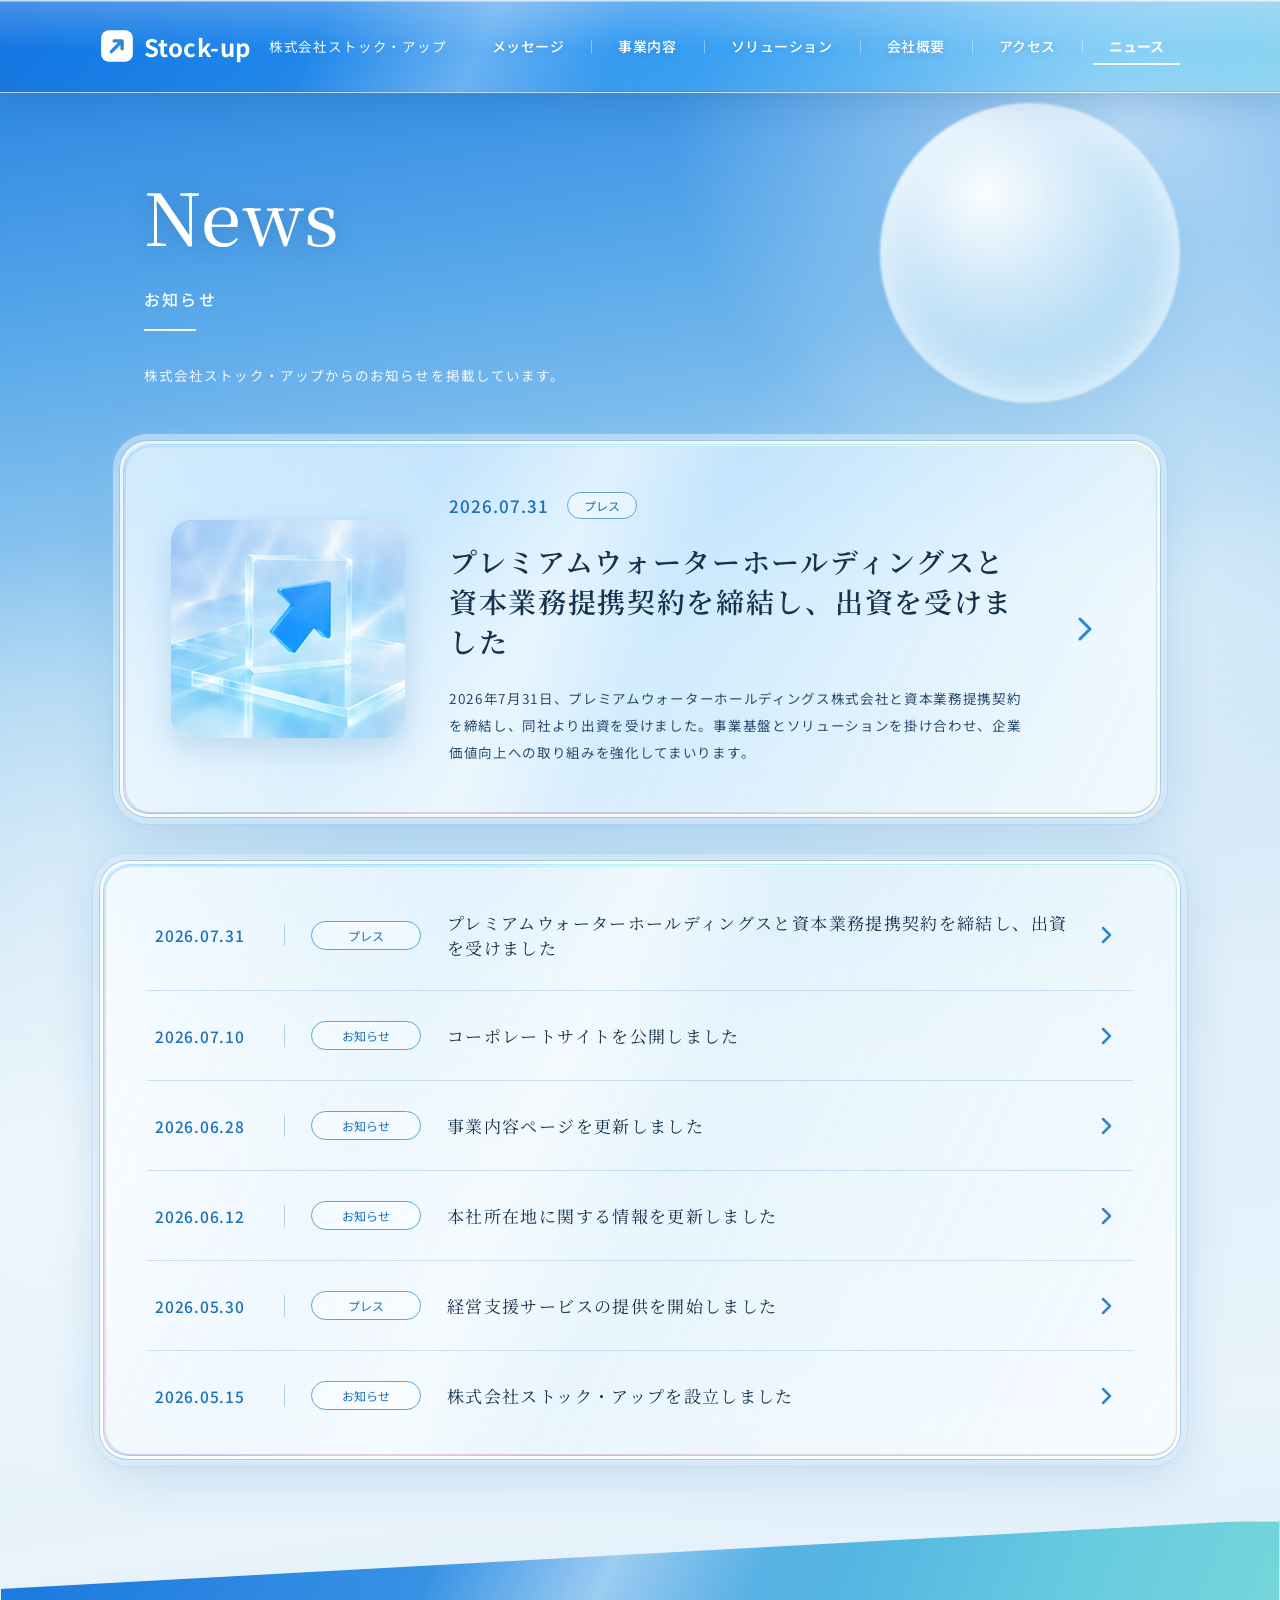
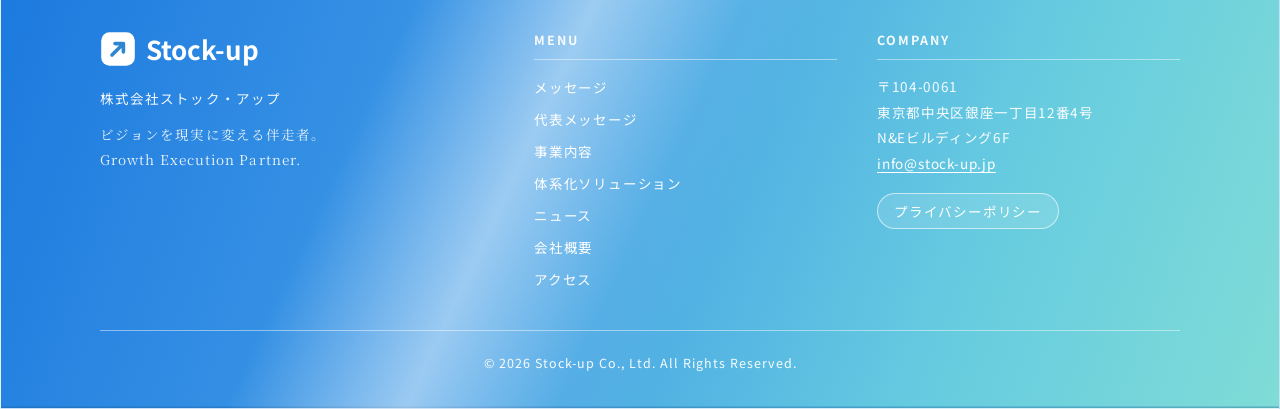
==== news.html @ dcb9b104 "Initial commit: Stock-up corporate site Co-Authored-By: Claude Fable 5 <noreply@anthropic.com>" ====
<!DOCTYPE html>
<html lang="ja">
<head>
<meta charset="utf-8">
<meta name="viewport" content="width=device-width, initial-scale=1">
<meta name="robots" content="noindex, nofollow">
<title>ニュース | 株式会社ストック・アップ</title>
<meta name="description" content="株式会社ストック・アップからのお知らせ・プレスリリースを掲載しています。">
<link rel="preconnect" href="https://fonts.googleapis.com">
<link rel="preconnect" href="https://fonts.gstatic.com" crossorigin>
<link href="https://fonts.googleapis.com/css2?family=Noto+Serif+JP:wght@400;500;600&amp;family=Noto+Sans+JP:wght@400;500;700&amp;display=swap" rel="stylesheet">
<link rel="stylesheet" href="css/style.css">
</head>
<body class="page-news">

<div class="news-page">
  <div class="news-page__glow"></div>

  <!-- ============================= ヘッダー -->
  <header class="site-header">
    <div class="site-header__inner">
      <a class="logo" href="index.html">
        <svg width="30" height="30" viewBox="0 0 30 30" aria-hidden="true"><rect x="1" y="1" width="28" height="28" rx="7" fill="#ffffff"></rect><path d="M10 20 L19 11 M12.5 10.5 L19.5 10.5 L19.5 17.5" stroke="#2e86d1" stroke-width="3" stroke-linecap="round" stroke-linejoin="round" fill="none"></path></svg>
        <span class="logo__name">Stock-up</span>
      </a>
      <span class="header__sub">株式会社ストック・アップ</span>

      <nav class="nav" aria-label="メインメニュー">
        <a class="nav__link" href="index.html#message">メッセージ</a>
        <a class="nav__link" href="index.html#service">事業内容</a>
        <a class="nav__link" href="index.html#docs">ソリューション</a>
        <a class="nav__link" href="index.html#company">会社概要</a>
        <a class="nav__link" href="index.html#access">アクセス</a>
        <span class="nav__current" aria-current="page">ニュース</span>
      </nav>

      <button class="burger" type="button" data-menu-open aria-expanded="false" aria-controls="mobile-menu" aria-label="メニューを開く">
        <svg width="22" height="16" viewBox="0 0 22 16" aria-hidden="true"><path d="M1 1 H21 M1 8 H21 M1 15 H21" stroke="#ffffff" stroke-width="2" stroke-linecap="round"></path></svg>
      </button>
    </div>
  </header>

  <!-- モバイルメニュー -->
  <div class="drawer-overlay" data-menu-overlay hidden></div>
  <div class="drawer" id="mobile-menu" data-menu-drawer role="dialog" aria-modal="true" aria-label="メニュー" hidden>
    <div class="drawer__head">
      <span class="drawer__logo">Stock-up</span>
      <button class="drawer__close" type="button" data-menu-close aria-label="メニューを閉じる">
        <svg width="16" height="16" viewBox="0 0 16 16" aria-hidden="true"><path d="M2 2 L14 14 M14 2 L2 14" stroke="#ffffff" stroke-width="2" stroke-linecap="round"></path></svg>
      </button>
    </div>
    <a class="drawer__link" href="index.html#message">メッセージ</a>
    <a class="drawer__link" href="index.html#service">事業内容</a>
    <a class="drawer__link" href="index.html#docs">ソリューション</a>
    <a class="drawer__link" href="index.html#company">会社概要</a>
    <a class="drawer__link" href="index.html#access">アクセス</a>
    <span class="drawer__current" aria-current="page">ニュース（現在のページ）</span>
  </div>

  <!-- ============================= ページヒーロー -->
  <div class="news-hero">
    <div class="orb orb--sharp"></div>
    <h1 class="news-hero__title">News</h1>
    <p class="news-hero__ja">お知らせ</p>
    <div class="news-hero__rule"></div>
    <p class="news-hero__lead">株式会社ストック・アップからのお知らせを掲載しています。</p>
  </div>

  <!-- ============================= 注目記事 -->
  <div class="featured">
    <a class="glass-card featured__card" href="news/2026-07-31.html">
      <img class="featured__image" src="assets/news-thumb2.png" alt="資本業務提携のお知らせ">
      <div>
        <div class="featured__meta">
          <span class="featured__date">2026.07.31</span>
          <span class="tag">プレス</span>
        </div>
        <h2 class="featured__title">プレミアムウォーターホールディングスと資本業務提携契約を締結し、出資を受けました</h2>
        <p class="featured__body">2026年7月31日、プレミアムウォーターホールディングス株式会社と資本業務提携契約を締結し、同社より出資を受けました。事業基盤とソリューションを掛け合わせ、企業価値向上への取り組みを強化してまいります。</p>
      </div>
      <svg class="featured__arrow" width="16" height="26" viewBox="0 0 16 26" aria-hidden="true"><path d="M3 3 L13 13 L3 23" stroke="#2e86d1" stroke-width="3" stroke-linecap="round" stroke-linejoin="round" fill="none"></path></svg>
    </a>
  </div>

  <!-- ============================= 記事一覧 -->
  <div class="glass-card news-list">
    <a class="news-row" href="news/2026-07-31.html">
      <span class="news-row__date">2026.07.31</span>
      <span class="tag news-row__tag">プレス</span>
      <span class="news-row__title">プレミアムウォーターホールディングスと資本業務提携契約を締結し、出資を受けました</span>
      <svg class="news-row__arrow" width="11" height="18" viewBox="0 0 11 18" aria-hidden="true"><path d="M2 2 L9 9 L2 16" stroke="#2e86d1" stroke-width="2.5" stroke-linecap="round" stroke-linejoin="round" fill="none"></path></svg>
    </a>
    <a class="news-row" href="news/2026-07-10.html">
      <span class="news-row__date">2026.07.10</span>
      <span class="tag news-row__tag">お知らせ</span>
      <span class="news-row__title">コーポレートサイトを公開しました</span>
      <svg class="news-row__arrow" width="11" height="18" viewBox="0 0 11 18" aria-hidden="true"><path d="M2 2 L9 9 L2 16" stroke="#2e86d1" stroke-width="2.5" stroke-linecap="round" stroke-linejoin="round" fill="none"></path></svg>
    </a>
    <a class="news-row" href="news/2026-06-28.html">
      <span class="news-row__date">2026.06.28</span>
      <span class="tag news-row__tag">お知らせ</span>
      <span class="news-row__title">事業内容ページを更新しました</span>
      <svg class="news-row__arrow" width="11" height="18" viewBox="0 0 11 18" aria-hidden="true"><path d="M2 2 L9 9 L2 16" stroke="#2e86d1" stroke-width="2.5" stroke-linecap="round" stroke-linejoin="round" fill="none"></path></svg>
    </a>
    <a class="news-row" href="news/2026-06-12.html">
      <span class="news-row__date">2026.06.12</span>
      <span class="tag news-row__tag">お知らせ</span>
      <span class="news-row__title">本社所在地に関する情報を更新しました</span>
      <svg class="news-row__arrow" width="11" height="18" viewBox="0 0 11 18" aria-hidden="true"><path d="M2 2 L9 9 L2 16" stroke="#2e86d1" stroke-width="2.5" stroke-linecap="round" stroke-linejoin="round" fill="none"></path></svg>
    </a>
    <a class="news-row" href="news/2026-05-30.html">
      <span class="news-row__date">2026.05.30</span>
      <span class="tag news-row__tag">プレス</span>
      <span class="news-row__title">経営支援サービスの提供を開始しました</span>
      <svg class="news-row__arrow" width="11" height="18" viewBox="0 0 11 18" aria-hidden="true"><path d="M2 2 L9 9 L2 16" stroke="#2e86d1" stroke-width="2.5" stroke-linecap="round" stroke-linejoin="round" fill="none"></path></svg>
    </a>
    <a class="news-row" href="news/2026-05-15.html">
      <span class="news-row__date">2026.05.15</span>
      <span class="tag news-row__tag">お知らせ</span>
      <span class="news-row__title">株式会社ストック・アップを設立しました</span>
      <svg class="news-row__arrow" width="11" height="18" viewBox="0 0 11 18" aria-hidden="true"><path d="M2 2 L9 9 L2 16" stroke="#2e86d1" stroke-width="2.5" stroke-linecap="round" stroke-linejoin="round" fill="none"></path></svg>
    </a>
  </div>

  <!-- ============================= フッター -->
  <footer class="site-footer">
    <div class="site-footer__grid">
      <div class="site-footer__brand">
        <a class="site-footer__logo" href="index.html">
          <svg width="30" height="30" viewBox="0 0 30 30" aria-hidden="true"><rect x="1" y="1" width="28" height="28" rx="7" fill="#ffffff"></rect><path d="M10 20 L19 11 M12.5 10.5 L19.5 10.5 L19.5 17.5" stroke="#2e86d1" stroke-width="3" stroke-linecap="round" stroke-linejoin="round" fill="none"></path></svg>
          <span class="site-footer__logo-name">Stock-up</span>
        </a>
        <p class="site-footer__company">株式会社ストック・アップ</p>
        <p class="site-footer__tagline">ビジョンを現実に変える伴走者。<br>Growth Execution Partner.</p>
      </div>
      <div class="site-footer__col">
        <p class="site-footer__heading">Menu</p>
        <ul class="site-footer__list">
          <li><a href="index.html#message">メッセージ</a></li>
          <li><a href="index.html#greeting">代表メッセージ</a></li>
          <li><a href="index.html#service">事業内容</a></li>
          <li><a href="index.html#docs">体系化ソリューション</a></li>
          <li><a href="news.html">ニュース</a></li>
          <li><a href="index.html#company">会社概要</a></li>
          <li><a href="index.html#access">アクセス</a></li>
        </ul>
      </div>
      <div class="site-footer__col">
        <p class="site-footer__heading">Company</p>
        <address class="site-footer__address">
          〒104-0061<br>
          東京都中央区銀座一丁目12番4号<br>
          N&amp;Eビルディング6F<br>
          <a href="mailto:info@stock-up.jp">info@stock-up.jp</a>
        </address>
        <a class="site-footer__policy" href="privacy.html">プライバシーポリシー</a>
      </div>
    </div>
    <div class="site-footer__rule"></div>
    <p class="site-footer__copy">© 2026 Stock-up Co., Ltd. All Rights Reserved.</p>
  </footer>
</div>

<script src="js/main.js"></script>
</body>
</html>
---- css/style.css ----
@charset "utf-8";

/* ==========================================================================
   株式会社ストック・アップ コーポレートサイト
   style.css
   ========================================================================== */

/* --------------------------------------------------------------------------
   1. 変数
   -------------------------------------------------------------------------- */
:root {
  --color-navy: #16324c;
  --color-text: #2a4d6e;
  --color-base: #1c3a52;
  --color-blue: #1c6fb8;
  --color-blue-dark: #0f568f;
  --color-accent: #2e86d1;
  --color-line: rgba(120, 170, 210, 0.35);
  --color-white: #ffffff;

  --font-sans: 'Noto Sans JP', -apple-system, BlinkMacSystemFont, 'Hiragino Kaku Gothic ProN', 'Yu Gothic', sans-serif;
  --font-serif: 'Noto Serif JP', 'Hiragino Mincho ProN', 'Yu Mincho', serif;

  --width-content: 1080px;
  --radius-card: 28px;
}

/* --------------------------------------------------------------------------
   2. ベース
   -------------------------------------------------------------------------- */
*,
*::before,
*::after {
  box-sizing: border-box;
}

html {
  scroll-behavior: smooth;
  overflow-x: hidden;
  overflow-x: clip;
}

body {
  margin: 0;
  font-family: var(--font-sans);
  color: var(--color-base);
  -webkit-font-smoothing: antialiased;
  overflow-x: clip;
}

body.page-home {
  background:
    radial-gradient(ellipse 55% 28% at 88% 38%, rgba(255, 255, 255, 0.55), transparent 70%),
    radial-gradient(ellipse 45% 22% at 6% 62%, rgba(255, 255, 255, 0.5), transparent 70%),
    radial-gradient(ellipse 50% 20% at 92% 82%, rgba(255, 255, 255, 0.4), transparent 70%),
    linear-gradient(178deg, #e3eff8 0%, #eaf3fa 20%, #f0f6fb 40%, #e8f2f9 60%, #dbebf7 80%, #cbe3f4 100%);
}

body.page-news {
  background:
    radial-gradient(ellipse 55% 26% at 90% 30%, rgba(255, 255, 255, 0.5), transparent 70%),
    radial-gradient(ellipse 45% 22% at 6% 60%, rgba(255, 255, 255, 0.45), transparent 70%),
    linear-gradient(172deg, #1f7de0 0%, #5aa9ea 16%, #a8d4f2 32%, #e0eff9 52%, #e8f3fb 72%, #cfe5f6 100%);
}

img {
  max-width: 100%;
  vertical-align: middle;
}

a {
  color: var(--color-blue);
  text-decoration: none;
  transition: color 0.2s ease, background 0.2s ease, box-shadow 0.2s ease;
}

a:hover {
  color: var(--color-blue-dark);
}

h1,
h2,
h3,
p {
  margin: 0;
}

.inner {
  max-width: var(--width-content);
  margin-inline: auto;
  width: 100%;
}

/* --------------------------------------------------------------------------
   3. アニメーション
   -------------------------------------------------------------------------- */
@keyframes scrollDown {
  0%   { transform: translateY(0);    opacity: 1; }
  70%  { transform: translateY(14px); opacity: 0; }
  100% { transform: translateY(0);    opacity: 0; }
}

@keyframes glareSweep {
  0%   { transform: translateX(-70%); }
  45%  { transform: translateX(120%); }
  100% { transform: translateX(120%); }
}

@keyframes rayDrift {
  0%, 100% { opacity: 0.30; transform: rotate(8deg) translateX(0); }
  50%      { opacity: 0.65; transform: rotate(8deg) translateX(40px); }
}

@keyframes orbPulse {
  0%, 100% { opacity: 0.75; transform: scale(1); }
  50%      { opacity: 1;    transform: scale(1.07); }
}

@media (prefers-reduced-motion: reduce) {
  *,
  *::before,
  *::after {
    animation: none !important;
  }
}

/* --------------------------------------------------------------------------
   4. 共通パーツ：ガラスカード / 光の演出
   -------------------------------------------------------------------------- */
.glass-card {
  position: relative;
  overflow: hidden;
  /* 太めの白い縁：外側 3px の半透明リング + 内側の白いハイライトで厚みを出す */
  border: 3px solid rgba(255, 255, 255, 0.85);
  border-radius: var(--radius-card);
  background: linear-gradient(115deg, rgba(255, 255, 255, 0.7) 0%, rgba(236, 246, 253, 0.58) 50%, rgba(255, 255, 255, 0.68) 100%);
  background-clip: padding-box;
  backdrop-filter: blur(24px) saturate(130%);
  -webkit-backdrop-filter: blur(24px) saturate(130%);
  box-shadow:
    inset 0 0 0 1px rgba(140, 190, 235, 0.45),
    inset 0 2px 0 rgba(255, 255, 255, 1),
    inset 0 -2px 0 rgba(150, 190, 225, 0.4),
    0 0 0 1px rgba(120, 175, 225, 0.5),
    0 0 0 7px rgba(255, 255, 255, 0.38),
    0 0 0 8px rgba(150, 195, 235, 0.25),
    0 18px 50px rgba(60, 120, 175, 0.16),
    0 0 40px rgba(170, 220, 255, 0.35);
}

/* 斜めに走る光沢 */
.glass-card::before {
  content: '';
  position: absolute;
  inset: 0;
  pointer-events: none;
  background: linear-gradient(115deg, transparent 28%, rgba(255, 255, 255, 0.5) 41%, rgba(255, 255, 255, 0.04) 52%, transparent 58%);
  animation: glareSweep 12s ease-in-out 1s infinite;
}

/* 虹色の縁取り */
.glass-card::after {
  content: '';
  position: absolute;
  inset: 0;
  padding: 2.5px;
  border-radius: inherit;
  pointer-events: none;
  background: conic-gradient(from 210deg,
    rgba(255, 140, 190, 0.32),
    rgba(130, 205, 255, 0.42),
    rgba(160, 255, 215, 0.30),
    rgba(255, 225, 150, 0.30),
    rgba(255, 140, 190, 0.32));
  -webkit-mask: linear-gradient(#000 0 0) content-box, linear-gradient(#000 0 0);
  -webkit-mask-composite: xor;
  mask: linear-gradient(#000 0 0) content-box, linear-gradient(#000 0 0);
  mask-composite: exclude;
}

.glass-card > * {
  position: relative;
  z-index: 1;
}

/* 背景の光球 */
.orb {
  position: absolute;
  border-radius: 50%;
  pointer-events: none;
  animation: orbPulse 9s ease-in-out infinite;
}

.orb--sharp {
  background: radial-gradient(circle at 35% 30%, rgba(255, 255, 255, 0.95), rgba(200, 232, 248, 0.6) 55%, rgba(150, 205, 238, 0.35));
  box-shadow: inset 0 0 50px rgba(255, 255, 255, 0.9), 0 24px 60px rgba(80, 160, 210, 0.2);
  filter: blur(1px);
}

.orb--soft {
  background: radial-gradient(circle at 40% 35%, rgba(255, 255, 255, 0.9), rgba(140, 205, 240, 0.65) 55%, rgba(90, 170, 225, 0.4));
  filter: blur(8px);
}

.orb--teal {
  background: radial-gradient(circle at 40% 35%, rgba(255, 255, 255, 0.85), rgba(130, 215, 220, 0.6) 55%, rgba(100, 190, 210, 0.35));
  filter: blur(8px);
}

/* セクション見出し（英字ラベル＋罫） */
.label {
  font-size: 14px;
  font-weight: 500;
  letter-spacing: 0.12em;
  color: var(--color-blue);
}

.label__rule {
  width: 56px;
  height: 2px;
  margin-top: 12px;
  background: var(--color-blue);
}

.u-nowrap {
  display: inline-block;
}

@media (max-width: 768px) {
  .u-pc { display: none; }
}

.section-title {
  font-family: var(--font-serif);
  font-weight: 500;
  letter-spacing: 0.1em;
  color: var(--color-navy);
}

/* --------------------------------------------------------------------------
   5. ヘッダー
   -------------------------------------------------------------------------- */
.site-header {
  position: relative;
  z-index: 5;
  overflow: hidden;
  padding: 26px 32px;
  background: linear-gradient(110deg, rgba(22, 112, 220, 0.78) 0%, rgba(58, 150, 232, 0.65) 45%, rgba(120, 200, 240, 0.55) 80%, rgba(150, 225, 235, 0.55) 100%);
  border-bottom: 1px solid rgba(255, 255, 255, 0.7);
  backdrop-filter: blur(24px) saturate(150%);
  -webkit-backdrop-filter: blur(24px) saturate(150%);
  box-shadow:
    inset 0 1.5px 0 rgba(255, 255, 255, 0.7),
    inset 0 -1px 0 rgba(20, 90, 150, 0.15),
    0 10px 30px rgba(30, 90, 140, 0.18);
}

.site-header::after {
  content: '';
  position: absolute;
  inset: 0;
  pointer-events: none;
  background: linear-gradient(180deg, rgba(255, 255, 255, 0.22), rgba(255, 255, 255, 0) 55%);
}

.site-header::before {
  content: '';
  position: absolute;
  inset: 0;
  pointer-events: none;
  background: linear-gradient(115deg, transparent 25%, rgba(255, 255, 255, 0.3) 38%, rgba(255, 255, 255, 0.04) 48%, transparent 55%);
  animation: glareSweep 9s ease-in-out infinite;
}

.site-header__inner {
  position: relative;
  z-index: 1;
  display: flex;
  align-items: center;
  gap: 18px;
  max-width: var(--width-content);
  margin-inline: auto;
}

.logo {
  display: flex;
  align-items: center;
  gap: 10px;
  color: var(--color-white);
}

.logo svg {
  width: 34px;
  height: 34px;
}

.logo:hover {
  color: var(--color-white);
  opacity: 0.85;
}

.logo__name {
  white-space: nowrap;
  font-size: 24px;
  font-weight: 700;
  letter-spacing: 0.02em;
}

.header__sub {
  white-space: nowrap;
  font-size: 13.5px;
  letter-spacing: 0.06em;
  color: rgba(255, 255, 255, 0.95);
}

.nav {
  display: flex;
  align-items: center;
  gap: 6px;
  margin-left: auto;
}

/* 項目間の区切り「｜」 */
.nav > * + * {
  position: relative;
  margin-left: 14px;
}

.nav > * + *::before {
  content: '｜';
  position: absolute;
  left: -17px;
  top: 50%;
  transform: translateY(-50%);
  font-size: 13px;
  color: rgba(255, 255, 255, 0.7);
  pointer-events: none;
}

.nav__link {
  white-space: nowrap;
  padding: 9px 16px;
  font-size: 14px;
  font-weight: 500;
  letter-spacing: 0.04em;
  color: var(--color-white);
  border-radius: 99px;
  border: 1px solid transparent;
  text-shadow: 0 1px 6px rgba(20, 80, 140, 0.25);
}

.nav__link:hover {
  color: var(--color-white);
  background: rgba(255, 255, 255, 0.22);
  border-color: rgba(255, 255, 255, 0.5);
}

.nav__current {
  padding: 9px 16px 7px;
  font-size: 14px;
  font-weight: 700;
  color: var(--color-white);
  border-bottom: 2px solid rgba(255, 255, 255, 0.9);
}

/* ハンバーガー */
.burger {
  display: none;
  align-items: center;
  justify-content: center;
  width: 44px;
  height: 44px;
  margin-left: auto;
  padding: 0;
  border-radius: 12px;
  background: rgba(255, 255, 255, 0.16);
  border: 1px solid rgba(255, 255, 255, 0.45);
  cursor: pointer;
}

.drawer-overlay {
  position: fixed;
  inset: 0;
  z-index: 50;
  background: rgba(20, 60, 100, 0.35);
  backdrop-filter: blur(6px);
  -webkit-backdrop-filter: blur(6px);
}

.drawer {
  position: fixed;
  top: 0;
  left: 0;
  right: 0;
  z-index: 51;
  display: flex;
  flex-direction: column;
  gap: 4px;
  padding: 18px 24px 24px;
  background: linear-gradient(110deg, rgba(22, 112, 220, 0.97) 0%, rgba(58, 150, 232, 0.94) 40%, rgba(110, 200, 225, 0.92) 100%);
  backdrop-filter: blur(24px);
  -webkit-backdrop-filter: blur(24px);
  border-bottom: 1px solid rgba(255, 255, 255, 0.55);
  box-shadow: 0 20px 60px rgba(20, 70, 120, 0.35);
}

.drawer[hidden],
.drawer-overlay[hidden] {
  display: none;
}

.drawer__head {
  display: flex;
  align-items: center;
  justify-content: space-between;
  margin-bottom: 8px;
}

.drawer__logo {
  font-size: 20px;
  font-weight: 700;
  color: var(--color-white);
}

.drawer__close {
  display: flex;
  align-items: center;
  justify-content: center;
  width: 44px;
  height: 44px;
  padding: 0;
  border-radius: 12px;
  background: rgba(255, 255, 255, 0.16);
  border: 1px solid rgba(255, 255, 255, 0.45);
  cursor: pointer;
}

.drawer__link,
.drawer__current {
  display: block;
  padding: 15px 12px;
  font-size: 15px;
  letter-spacing: 0.08em;
  color: var(--color-white);
  border-bottom: 1px solid rgba(255, 255, 255, 0.3);
}

.drawer__link:last-child {
  border-bottom: none;
}

.drawer__link:hover {
  color: var(--color-white);
  background: rgba(255, 255, 255, 0.12);
}

.drawer__current {
  font-weight: 700;
  border-bottom: none;
}

/* --------------------------------------------------------------------------
   6. トップページ：ヒーロー
   -------------------------------------------------------------------------- */
.hero-zone {
  position: relative;
  overflow: hidden;
  padding-bottom: 70px;
  /* 下端を斜めにカット（フッターと平行：左が低く、右が高い） */
  clip-path: polygon(0 0, 100% 0, 100% calc(100% - 70px), 0 100%);
}

/* 斜めの縁に沿った白いハイライト線 */
.hero-zone > .hero-zone__edge {
  display: none;
  position: absolute;
  left: 0;
  right: 0;
  bottom: 0;
  height: 110px;
  z-index: 3;
  pointer-events: none;
  background: linear-gradient(180deg, rgba(255, 255, 255, 0) 0%, rgba(255, 255, 255, 0.55) 100%);
  clip-path: polygon(0 calc(100% - 1.5px), 100% calc(100% - 0px), 100% 100%, 0 100%);
}

/* 背景は擬似要素に持たせ、下端をフェードアウトしてページ背景へなじませる */
.hero-zone::before {
  content: '';
  position: absolute;
  inset: 0;
  z-index: 0;
  pointer-events: none;
  background: linear-gradient(160deg, #1b78de 0%, #3a95e8 28%, #6cb6ef 55%, #9ccff4 80%, #b3dcf6 100%);
}

.hero-zone > * {
  position: relative;
  z-index: 1;
}

.hero-zone__glow {
  position: absolute;
  inset: 0;
  z-index: 0;
  pointer-events: none;
  background:
    radial-gradient(ellipse 42% 48% at 86% 22%, rgba(255, 255, 255, 0.7), transparent 65%),
    radial-gradient(ellipse 30% 40% at 62% 70%, rgba(255, 255, 255, 0.35), transparent 65%),
    radial-gradient(ellipse 50% 35% at 8% 92%, rgba(255, 255, 255, 0.45), transparent 60%),
    radial-gradient(circle 160px at 70% 30%, rgba(255, 255, 255, 0.25), transparent 100%),
    radial-gradient(circle 110px at 92% 62%, rgba(255, 255, 255, 0.22), transparent 100%);
  filter: blur(6px);
}

.hero-zone__rays {
  position: absolute;
  z-index: 0;
  top: -25%;
  left: -8%;
  width: 75%;
  height: 165%;
  pointer-events: none;
  filter: blur(7px);
  transform: rotate(8deg);
  animation: rayDrift 12s ease-in-out infinite;
  background: linear-gradient(115deg,
    transparent 12%, rgba(255, 255, 255, 0.3) 16%, transparent 24%,
    transparent 32%, rgba(255, 255, 255, 0.2) 37%, transparent 46%,
    transparent 58%, rgba(255, 255, 255, 0.24) 63%, transparent 70%);
}

.hero {
  position: relative;
  max-width: min(1180px, 100% - 40px);
  margin: 34px auto 0;
}

.hero-card {
  position: relative;
  overflow: hidden;
  min-height: 0;
  padding-right: 44%;
  border: 1px solid rgba(255, 255, 255, 0.85);
  border-radius: var(--radius-card);
  background: linear-gradient(115deg, rgba(255, 255, 255, 0.5) 0%, rgba(255, 255, 255, 0.18) 45%, rgba(255, 255, 255, 0.36) 100%);
  backdrop-filter: blur(24px) saturate(140%);
  -webkit-backdrop-filter: blur(24px) saturate(140%);
  box-shadow:
    inset 0 1.5px 0 rgba(255, 255, 255, 0.95),
    inset 1.5px 0 0 rgba(255, 255, 255, 0.55),
    inset 0 -1.5px 0 rgba(110, 165, 210, 0.35),
    0 20px 60px rgba(20, 70, 120, 0.25),
    0 0 44px rgba(130, 210, 255, 0.4);
  /* 右側をフェードさせて消す */
  -webkit-mask-image: linear-gradient(90deg, #000 0%, #000 52%, rgba(0, 0, 0, 0.55) 72%, transparent 96%);
  mask-image: linear-gradient(90deg, #000 0%, #000 52%, rgba(0, 0, 0, 0.55) 72%, transparent 96%);
}

.hero-card::before {
  content: '';
  position: absolute;
  inset: 0;
  z-index: 1;
  pointer-events: none;
  background: linear-gradient(115deg, transparent 28%, rgba(255, 255, 255, 0.52) 40%, rgba(255, 255, 255, 0.06) 50%, transparent 56%);
  animation: glareSweep 7.5s ease-in-out 2s infinite;
}

.hero-card::after {
  content: '';
  position: absolute;
  inset: 0;
  z-index: 2;
  padding: 1.5px;
  border-radius: inherit;
  pointer-events: none;
  background: conic-gradient(from 210deg,
    rgba(255, 140, 190, 0.4),
    rgba(130, 205, 255, 0.5),
    rgba(160, 255, 215, 0.35),
    rgba(255, 225, 150, 0.35),
    rgba(255, 140, 190, 0.4));
  -webkit-mask: linear-gradient(#000 0 0) content-box, linear-gradient(#000 0 0);
  -webkit-mask-composite: xor;
  mask: linear-gradient(#000 0 0) content-box, linear-gradient(#000 0 0);
  mask-composite: exclude;
}

.hero-card__text {
  position: relative;
  z-index: 1;
  padding: 64px 0 200px 110px;
}

.hero-card__title {
  font-family: var(--font-serif);
  font-weight: 500;
  font-size: clamp(28px, 3.4vw, 40px);
  line-height: 1.6;
  letter-spacing: 0.04em;
  color: var(--color-white);
  text-shadow: 0 2px 18px rgba(30, 90, 140, 0.35);
}

.hero-card__en {
  margin-top: 34px;
  font-size: 17px;
  letter-spacing: 0.14em;
  color: #f2f9ff;
  text-shadow: 0 1px 10px rgba(30, 90, 140, 0.3);
}

.hero-card__lead {
  margin-top: 30px;
  font-size: 14.5px;
  letter-spacing: 0.1em;
  color: #eaf5fd;
}

.hero-card__name {
  margin-top: 26px;
  font-family: var(--font-serif);
  font-size: 15px;
  letter-spacing: 0.14em;
  color: var(--color-white);
}

.hero-card__image {
  position: absolute;
  right: -3%;
  bottom: -70px;
  z-index: 2;
  width: 68%;
  max-width: 760px;
  aspect-ratio: 1 / 1;
  background: url('../assets/hero-blocks-cut.png') center bottom / contain no-repeat;
  filter: drop-shadow(0 18px 24px rgba(20, 70, 120, 0.22));
}


.scroll-hint {
  position: relative;
  display: flex;
  justify-content: flex-end;
  max-width: min(var(--width-content), 100% - 40px);
  margin-inline: auto;
  padding: 14px 10px 18px;
}

.scroll-hint__body {
  display: flex;
  flex-direction: column;
  align-items: center;
  gap: 6px;
}

.scroll-hint__label {
  font-size: 12px;
  letter-spacing: 0.18em;
  color: var(--color-blue);
}

.scroll-hint__bar {
  width: 1.5px;
  height: 34px;
  background: var(--color-blue);
  animation: scrollDown 1.8s ease-in-out infinite;
}

/* --------------------------------------------------------------------------
   7. トップページ：メッセージ
   -------------------------------------------------------------------------- */
.message {
  position: relative;
  max-width: var(--width-content);
  margin-inline: auto;
  padding: 96px 32px 60px;
}

.message .orb {
  top: 30px;
  right: -40px;
  width: 280px;
  height: 280px;
}

.message__grid {
  position: relative;
  display: grid;
  grid-template-columns: 200px 1fr;
  gap: 24px;
}

.message__title {
  font-family: var(--font-serif);
  font-weight: 500;
  font-size: clamp(26px, 3vw, 34px);
  line-height: 1.7;
  letter-spacing: 0.08em;
  color: var(--color-navy);
}

.message__body {
  max-width: 520px;
  margin-top: 34px;
  font-size: 14.5px;
  line-height: 2.1;
  letter-spacing: 0.06em;
  color: var(--color-text);
  text-wrap: pretty;
}


/* --------------------------------------------------------------------------
   7b. トップページ：代表メッセージ
   -------------------------------------------------------------------------- */
.section--greeting {
  padding: 0 20px 20px;
}

.greeting {
  display: grid;
  grid-template-columns: 300px 1fr;
  gap: 48px;
  padding: 64px 64px 64px 56px;
}

.greeting .section-title {
  margin-top: 34px;
  font-size: 32px;
}

.greeting__name {
  margin-top: 34px;
  font-family: var(--font-serif);
  font-size: 22px;
  letter-spacing: 0.12em;
  color: var(--color-navy);
}

.greeting__role {
  display: block;
  margin-bottom: 4px;
  font-family: var(--font-sans);
  font-size: 12.5px;
  letter-spacing: 0.1em;
  color: var(--color-blue);
}

.greeting__name-en {
  margin-top: 4px;
  font-size: 12px;
  letter-spacing: 0.16em;
  color: var(--color-text);
}

.greeting__headline {
  font-family: var(--font-serif);
  font-weight: 500;
  font-size: clamp(22px, 2.4vw, 28px);
  line-height: 1.7;
  letter-spacing: 0.08em;
  color: var(--color-navy);
}

.greeting__body {
  margin-top: 26px;
  font-size: 14.5px;
  line-height: 2.1;
  letter-spacing: 0.05em;
  color: var(--color-text);
  text-wrap: pretty;
}

.greeting__body p + p {
  margin-top: 1.1em;
}

.greeting__profile {
  margin: 36px 0 0;
  padding-top: 8px;
  border-top: 1px solid var(--color-line);
}

.greeting__profile-row {
  display: grid;
  grid-template-columns: 80px 1fr;
  gap: 16px;
  padding: 14px 0;
  font-size: 13.5px;
  line-height: 1.9;
  letter-spacing: 0.04em;
  border-bottom: 1px solid var(--color-line);
}

.greeting__profile-row:last-child {
  border-bottom: none;
}

.greeting__profile-row dt {
  font-weight: 700;
  color: var(--color-navy);
}

.greeting__profile-row dd {
  margin: 0;
  color: var(--color-text);
}

/* --------------------------------------------------------------------------
   8. トップページ：事業内容 / 企業情報
   -------------------------------------------------------------------------- */
.section {
  position: relative;
  max-width: var(--width-content);
  margin-inline: auto;
}

.section--service {
  padding: 20px 20px 0;
}

.section--service .orb {
  top: -70px;
  left: -130px;
  width: 340px;
  height: 340px;
  animation-duration: 11s;
  animation-delay: 2s;
}

.section--company {
  padding: 40px 20px 40px;
}

.section--company .orb {
  right: -120px;
  bottom: -40px;
  width: 320px;
  height: 320px;
  animation-duration: 11s;
  animation-delay: 2s;
}

.section__card {
  display: grid;
  grid-template-columns: 300px 1fr;
  gap: 40px;
  padding: 64px 64px 64px 56px;
}

.section__heading .section-title {
  margin-top: 34px;
  font-size: 32px;
}

.section__heading-lead {
  margin-top: 30px;
  font-size: 14px;
  line-height: 2.1;
  letter-spacing: 0.05em;
  color: var(--color-text);
}

.stack {
  display: flex;
  flex-direction: column;
}

/* 事業内容の各項目 */
.service-row {
  display: grid;
  grid-template-columns: 110px 1fr;
  gap: 20px;
  align-items: start;
  padding: 34px 0;
  border-bottom: 1px solid var(--color-line);
}

.service-row:last-child {
  border-bottom: none;
}

.service-row__num {
  font-family: var(--font-serif);
  font-size: 44px;
  line-height: 1;
  color: var(--color-blue);
}

.service-row__title {
  font-family: var(--font-serif);
  font-weight: 600;
  font-size: 20px;
  letter-spacing: 0.08em;
  color: var(--color-navy);
}

.service-row__body {
  margin-top: 14px;
  font-size: 13.5px;
  line-height: 2;
  letter-spacing: 0.05em;
  color: var(--color-text);
}

/* 企業情報テーブル */
.company__lead {
  margin: 4px 0 26px;
  font-size: 14px;
  line-height: 2;
  letter-spacing: 0.05em;
  color: var(--color-text);
}

.company-row {
  display: grid;
  grid-template-columns: 140px 1fr;
  gap: 16px;
  padding: 15px 0;
  font-size: 13.5px;
  letter-spacing: 0.05em;
  border-bottom: 1px solid var(--color-line);
}

.company-row:last-child {
  border-bottom: none;
}

.company-row__label {
  font-weight: 700;
  color: var(--color-navy);
}

.company-row__value {
  color: var(--color-text);
}


/* --------------------------------------------------------------------------
   8b. トップページ：資料カルーセル（横スクロール）
   -------------------------------------------------------------------------- */
.section--docs {
  padding: 40px 20px 0;
}

.docs__head {
  padding: 0 4px 28px;
}

.docs__head .section-title {
  margin-top: 30px;
  font-size: 32px;
}

.docs__lead {
  margin-top: 18px;
  font-size: 14px;
  line-height: 2;
  letter-spacing: 0.05em;
  color: var(--color-text);
}

@keyframes marqueeScroll {
  from { transform: translateX(0); }
  to   { transform: translateX(-100%); }
}

.marquee {
  --marquee-gap: 20px;
  --marquee-speed: 45s;
  display: flex;
  overflow: hidden;
  padding: 8px 0 12px;
  -webkit-mask-image: linear-gradient(to right, transparent, #000 6%, #000 94%, transparent);
  mask-image: linear-gradient(to right, transparent, #000 6%, #000 94%, transparent);
}

.marquee__group {
  display: flex;
  flex-shrink: 0;
  gap: var(--marquee-gap);
  /* gap ぶんだけ余白を足して、2グループ目とぴったり繋がるようにする */
  padding-right: var(--marquee-gap);
  animation: marqueeScroll var(--marquee-speed) linear infinite;
  will-change: transform;
}

.marquee:hover .marquee__group {
  animation-play-state: paused;
}

.marquee__item {
  flex: 0 0 auto;
  width: 420px;
  margin: 0;
  padding: 10px;
  border-radius: 18px;
}

.marquee__item img {
  display: block;
  width: 100%;
  height: auto;
  aspect-ratio: 16 / 9;
  border-radius: 10px;
  box-shadow: 0 6px 20px rgba(40, 110, 170, 0.2);
}

@media (prefers-reduced-motion: reduce) {
  .marquee {
    overflow-x: auto;
    -webkit-mask-image: none;
    mask-image: none;
  }
  .marquee__group[aria-hidden="true"] {
    display: none;
  }
}


/* --------------------------------------------------------------------------
   8c. トップページ：アクセス（Google マップ）
   -------------------------------------------------------------------------- */
.section--access {
  padding: 0 20px 70px;
}

.access__card {
  display: grid;
  grid-template-columns: 300px 1fr;
  gap: 40px;
  padding: 56px 56px 56px;
}

.access__head .section-title {
  margin-top: 34px;
  font-size: 32px;
}

.access__address {
  margin-top: 26px;
  font-size: 14px;
  line-height: 2;
  letter-spacing: 0.05em;
  color: var(--color-text);
}

.access__note {
  margin-top: 10px;
  font-size: 13px;
  line-height: 1.9;
  letter-spacing: 0.05em;
  color: var(--color-text);
}

.access__link {
  display: inline-flex;
  align-items: center;
  gap: 6px;
  margin-top: 22px;
  padding: 9px 18px;
  font-size: 13px;
  letter-spacing: 0.06em;
  color: var(--color-blue);
  border: 1px solid #5ba3d9;
  border-radius: 99px;
  background: rgba(255, 255, 255, 0.45);
  box-shadow: inset 0 1px 0 rgba(255, 255, 255, 0.85);
}

.access__link:hover {
  color: var(--color-blue-dark);
  background: rgba(255, 255, 255, 0.75);
}

.access__map {
  position: relative;
  overflow: hidden;
  border-radius: 18px;
  border: 1px solid rgba(255, 255, 255, 0.9);
  box-shadow: 0 10px 30px rgba(40, 110, 170, 0.2);
  background: rgba(255, 255, 255, 0.4);
}

.access__map iframe {
  display: block;
  width: 100%;
  height: 100%;
  min-height: 360px;
  aspect-ratio: 16 / 10;
  border: 0;
}


/* --------------------------------------------------------------------------
   8d. トップページ：ニュース（最新3件）
   -------------------------------------------------------------------------- */
.section--news {
  padding: 40px 20px 0;
}

.home-news {
  padding-top: 56px;
  padding-bottom: 40px;
}

.home-news__more {
  display: inline-flex;
  align-items: center;
  gap: 6px;
  margin-top: 26px;
  padding: 9px 18px;
  font-size: 13px;
  letter-spacing: 0.06em;
  color: var(--color-blue);
  border: 1px solid #5ba3d9;
  border-radius: 99px;
  background: rgba(255, 255, 255, 0.45);
  box-shadow: inset 0 1px 0 rgba(255, 255, 255, 0.85);
}

.home-news__more:hover {
  color: var(--color-blue-dark);
  background: rgba(255, 255, 255, 0.75);
}

.home-news__list .news-row {
  grid-template-columns: 96px 84px 1fr 20px;
  gap: 16px;
  padding: 22px 4px;
}

.home-news__list .news-row__date {
  padding-right: 12px;
  font-size: 14.5px;
}

.home-news__list .news-row__tag {
  padding: 4px 0;
  font-size: 11.5px;
}

.home-news__list .news-row__title {
  font-size: 15.5px;
}

.home-news__list .news-row:first-child {
  padding-top: 8px;
}

/* --------------------------------------------------------------------------
   9. ニュースページ
   -------------------------------------------------------------------------- */
.news-page {
  position: relative;
  min-height: 100vh;
}

.news-page__glow {
  position: absolute;
  inset: 0;
  pointer-events: none;
  background:
    radial-gradient(ellipse 55% 30% at 88% 6%, rgba(255, 255, 255, 0.6), transparent 65%),
    radial-gradient(ellipse 45% 30% at 5% 45%, rgba(255, 255, 255, 0.4), transparent 60%);
}

.news-hero {
  position: relative;
  max-width: var(--width-content);
  margin-inline: auto;
  padding: 70px 44px 56px;
}

.news-hero .orb {
  top: 10px;
  right: 0;
  width: 300px;
  height: 300px;
}

.news-hero__title {
  font-family: var(--font-serif);
  font-weight: 500;
  font-size: clamp(52px, 6vw, 72px);
  letter-spacing: 0.02em;
  color: var(--color-white);
  text-shadow: 0 2px 18px rgba(30, 90, 140, 0.35);
}

.news-hero__ja {
  margin-top: 20px;
  font-size: 16px;
  font-weight: 500;
  letter-spacing: 0.14em;
  color: var(--color-white);
}

.news-hero__rule {
  width: 52px;
  height: 2px;
  margin-top: 18px;
  background: rgba(255, 255, 255, 0.9);
}

.news-hero__lead {
  margin-top: 34px;
  font-size: 13.5px;
  letter-spacing: 0.08em;
  color: #f2f9ff;
}

.featured {
  position: relative;
  max-width: var(--width-content);
  margin-inline: auto;
  padding: 0 20px;
}

.featured__card {
  display: grid;
  grid-template-columns: 234px 1fr 40px;
  gap: 44px;
  align-items: center;
  padding: 48px 40px 48px 48px;
  color: inherit;
}

.featured__card:hover {
  color: inherit;
  box-shadow:
    inset 0 1.5px 0 rgba(255, 255, 255, 0.95),
    inset 1.5px 0 0 rgba(255, 255, 255, 0.5),
    inset 0 -1.5px 0 rgba(110, 165, 210, 0.35),
    0 22px 60px rgba(40, 110, 170, 0.3);
}

.featured__image {
  width: 234px;
  height: 218px;
  object-fit: cover;
  border-radius: 20px;
  box-shadow: 0 10px 30px rgba(40, 110, 170, 0.2);
}

.featured__meta {
  display: flex;
  align-items: center;
  gap: 18px;
}

.featured__date {
  font-size: 17px;
  font-weight: 500;
  letter-spacing: 0.06em;
  color: var(--color-blue);
}

.tag {
  padding: 4px 16px;
  font-size: 12px;
  text-align: center;
  color: var(--color-blue);
  border: 1px solid #5ba3d9;
  border-radius: 99px;
  background: rgba(255, 255, 255, 0.35);
  box-shadow: inset 0 1px 0 rgba(255, 255, 255, 0.85);
}

.featured__title {
  margin-top: 22px;
  font-family: var(--font-serif);
  font-weight: 600;
  font-size: clamp(22px, 2.6vw, 28px);
  letter-spacing: 0.06em;
  color: var(--color-navy);
}

.featured__body {
  margin-top: 24px;
  font-size: 13.5px;
  line-height: 2;
  letter-spacing: 0.05em;
  color: var(--color-text);
}

.news-list {
  position: relative;
  max-width: min(var(--width-content), 100% - 40px);
  margin: 44px auto 0;
  padding: 16px 44px;
}

.news-row {
  display: grid;
  grid-template-columns: 130px 110px 1fr 24px;
  gap: 26px;
  align-items: center;
  padding: 30px 8px;
  color: inherit;
  border-bottom: 1px solid var(--color-line);
}

.news-row:last-child {
  border-bottom: none;
}

.news-row:hover {
  color: inherit;
  background: rgba(255, 255, 255, 0.35);
}

.news-row__date {
  padding-right: 18px;
  font-size: 15.5px;
  font-weight: 500;
  letter-spacing: 0.05em;
  color: var(--color-blue);
  border-right: 1px solid rgba(120, 170, 210, 0.5);
}

.news-row__tag {
  padding: 5px 0;
}

.news-row__title {
  font-family: var(--font-serif);
  font-size: 17px;
  letter-spacing: 0.08em;
  color: var(--color-navy);
}


/* --------------------------------------------------------------------------
   9b. サブページ（プライバシーポリシー / ニュース詳細）
   -------------------------------------------------------------------------- */
.sub-hero {
  position: relative;
  max-width: var(--width-content);
  margin-inline: auto;
  padding: 70px 44px 48px;
}

.sub-hero .orb {
  top: 10px;
  right: 0;
  width: 260px;
  height: 260px;
}

.sub-hero__title {
  position: relative;
  font-family: var(--font-serif);
  font-weight: 500;
  font-size: clamp(44px, 5.5vw, 64px);
  letter-spacing: 0.02em;
  color: var(--color-white);
  text-shadow: 0 2px 18px rgba(30, 90, 140, 0.35);
}

.sub-hero__title--article {
  margin-top: 22px;
  font-size: clamp(24px, 3.2vw, 36px);
  line-height: 1.6;
  letter-spacing: 0.06em;
}

.sub-hero__ja {
  margin-top: 18px;
  font-size: 16px;
  font-weight: 500;
  letter-spacing: 0.14em;
  color: var(--color-white);
}

.sub-hero__crumb {
  position: relative;
  display: flex;
  align-items: center;
  gap: 10px;
  margin-bottom: 26px;
  font-size: 12.5px;
  letter-spacing: 0.08em;
  color: rgba(255, 255, 255, 0.9);
}

.sub-hero__crumb a {
  color: var(--color-white);
  text-decoration: underline;
  text-underline-offset: 3px;
}

.sub-hero__crumb a:hover {
  color: rgba(255, 255, 255, 0.8);
}

.sub-hero--article .featured__meta {
  position: relative;
}

.sub-hero--article .featured__date {
  color: var(--color-white);
}

.sub-hero--article .tag {
  color: var(--color-white);
  border-color: rgba(255, 255, 255, 0.85);
  background: rgba(255, 255, 255, 0.18);
}

.article {
  max-width: min(var(--width-content), 100% - 40px);
  margin: 0 auto;
  padding: 56px 64px 60px;
  font-size: 14.5px;
  line-height: 2.1;
  letter-spacing: 0.05em;
  color: var(--color-text);
}

.article p + p {
  margin-top: 1.2em;
}

.article__lead {
  margin-bottom: 8px;
}

.article__h2 {
  margin: 40px 0 12px;
  padding-bottom: 10px;
  font-family: var(--font-serif);
  font-weight: 600;
  font-size: 19px;
  letter-spacing: 0.08em;
  color: var(--color-navy);
  border-bottom: 1px solid var(--color-line);
}

.article__list {
  margin: 8px 0 0;
  padding-left: 1.4em;
}

.article__list li + li {
  margin-top: 4px;
}

.article__contact {
  margin-top: 12px;
  padding: 18px 22px;
  border-radius: 14px;
  background: rgba(255, 255, 255, 0.4);
}

.article__date {
  margin-top: 40px;
  text-align: right;
  font-size: 13px;
}

.article-nav {
  display: grid;
  grid-template-columns: 1fr auto 1fr;
  align-items: center;
  gap: 16px;
  max-width: min(var(--width-content), 100% - 40px);
  margin: 32px auto 0;
  padding: 0 8px;
}

.article-nav__link {
  font-size: 13.5px;
  letter-spacing: 0.06em;
  color: var(--color-blue);
}

.article-nav > :last-child {
  text-align: right;
}

.article-nav__link--list {
  padding: 10px 24px;
  border: 1px solid #5ba3d9;
  border-radius: 99px;
  background: rgba(255, 255, 255, 0.45);
  box-shadow: inset 0 1px 0 rgba(255, 255, 255, 0.85);
}

.article-nav__link--list:hover {
  background: rgba(255, 255, 255, 0.75);
}

/* --------------------------------------------------------------------------
   10. フッター
   -------------------------------------------------------------------------- */
.site-footer {
  position: relative;
  overflow: hidden;
  padding: 110px 56px 36px;
  /* 上端を斜めにカット（左が低く、右が高い） */
  clip-path: polygon(0 70px, 100% 0, 100% 100%, 0 100%);
  color: var(--color-white);
  background: linear-gradient(110deg, #1b78de 0%, #3f9ae6 40%, #66cbe0 75%, #7fdcd6 100%);
  border: 1px solid rgba(255, 255, 255, 0.75);
  backdrop-filter: blur(20px);
  -webkit-backdrop-filter: blur(20px);
  box-shadow:
    inset 0 1.5px 0 rgba(255, 255, 255, 0.8),
    inset 0 -1.5px 0 rgba(20, 90, 150, 0.35),
    0 14px 40px rgba(30, 100, 160, 0.25),
    0 0 38px rgba(130, 210, 255, 0.4);
}

.page-news .site-footer {
  margin-top: 60px;
}

.page-home .site-footer {
  margin-top: 10px;
}

.site-footer::before {
  content: '';
  position: absolute;
  inset: 0;
  pointer-events: none;
  background: linear-gradient(115deg, transparent 30%, rgba(255, 255, 255, 0.48) 42%, rgba(255, 255, 255, 0.06) 52%, transparent 58%);
  animation: glareSweep 10s ease-in-out 3s infinite;
}

.site-footer__grid {
  position: relative;
  z-index: 1;
  display: grid;
  grid-template-columns: 1.3fr 1fr 1fr;
  gap: 40px;
  max-width: var(--width-content);
  margin-inline: auto;
}

.site-footer__logo {
  display: inline-flex;
  align-items: center;
  gap: 10px;
  color: var(--color-white);
}

.site-footer__logo:hover {
  color: var(--color-white);
  opacity: 0.85;
}

.site-footer__logo svg {
  width: 36px;
  height: 36px;
}

.site-footer__logo-name {
  font-size: 26px;
  font-weight: 700;
  color: var(--color-white);
}

.site-footer__company {
  margin-top: 16px;
  font-size: 13.5px;
  letter-spacing: 0.08em;
  color: rgba(255, 255, 255, 0.95);
}

.site-footer__tagline {
  margin-top: 14px;
  font-family: var(--font-serif);
  font-size: 13.5px;
  line-height: 1.9;
  letter-spacing: 0.08em;
  color: rgba(255, 255, 255, 0.9);
}

.site-footer__heading {
  margin-bottom: 14px;
  padding-bottom: 10px;
  font-size: 12.5px;
  font-weight: 700;
  letter-spacing: 0.16em;
  text-transform: uppercase;
  color: rgba(255, 255, 255, 0.95);
  border-bottom: 1px solid rgba(255, 255, 255, 0.45);
}

.site-footer__list {
  margin: 0;
  padding: 0;
  list-style: none;
}

.site-footer__list li + li {
  margin-top: 8px;
}

.site-footer__list a,
.site-footer__address a,
.site-footer__policy {
  font-size: 13.5px;
  letter-spacing: 0.06em;
  color: var(--color-white);
}

.site-footer__list a:hover,
.site-footer__address a:hover,
.site-footer__policy:hover {
  color: rgba(255, 255, 255, 0.75);
}

.site-footer__address {
  font-style: normal;
  font-size: 13.5px;
  line-height: 1.9;
  letter-spacing: 0.05em;
  color: rgba(255, 255, 255, 0.95);
}

.site-footer__address a {
  text-decoration: underline;
  text-underline-offset: 3px;
}

.site-footer__policy {
  display: inline-block;
  margin-top: 16px;
  padding: 7px 16px;
  border: 1px solid rgba(255, 255, 255, 0.6);
  border-radius: 99px;
  background: rgba(255, 255, 255, 0.12);
}

.site-footer__policy:hover {
  color: var(--color-white);
  background: rgba(255, 255, 255, 0.25);
}

.site-footer__rule {
  position: relative;
  z-index: 1;
  height: 1px;
  max-width: var(--width-content);
  margin: 40px auto 0;
  background: rgba(255, 255, 255, 0.45);
}

.site-footer__copy {
  position: relative;
  z-index: 1;
  max-width: var(--width-content);
  margin: 22px auto 0;
  text-align: center;
  font-size: 12.5px;
  letter-spacing: 0.08em;
  color: rgba(255, 255, 255, 0.95);
}

/* --------------------------------------------------------------------------
   11. レスポンシブ
   -------------------------------------------------------------------------- */
@media (max-width: 1200px) {
  .header__sub { display: none; }
}

@media (max-width: 960px) {
  .nav { display: none; }
  .burger { display: flex; }
}

@media (max-width: 768px) {
  .site-header { padding: 16px 20px; }
  .site-footer { padding: 44px 24px 28px; }
  .site-footer { clip-path: polygon(0 24px, 100% 0, 100% 100%, 0 100%); padding-top: 64px; }
  .hero-zone { padding-bottom: 30px; clip-path: polygon(0 0, 100% 0, 100% calc(100% - 24px), 0 100%); }

  /* トップページ */
  .hero-card__text { padding: 44px 16px 44px 40px; }
  .hero-card__title { font-size: 26px; }
  .hero-card { padding-right: 40%; }
  .hero-card__image { width: 56%; bottom: -60px; }
  .message { padding: 64px 24px 40px; }
  .message .orb { top: -20px; right: -80px; width: 220px; height: 220px; }
  .message__grid { grid-template-columns: 1fr; gap: 18px; }
  .message__body br { display: none; }
  .section__card { grid-template-columns: 1fr; gap: 10px; padding: 40px 28px; }
  .section--greeting { padding: 0 20px 8px; }
  .greeting { grid-template-columns: 1fr; gap: 28px; padding: 40px 28px; }
  .greeting .section-title { font-size: 26px; }
  .greeting__name { margin-top: 22px; }
  .greeting__profile-row { grid-template-columns: 1fr; gap: 2px; }
  .service-row { grid-template-columns: 60px 1fr; }
  .service-row__title { font-size: 18px; }
  .service-row__title br { display: none; }
  .company-row { grid-template-columns: 1fr; gap: 4px; padding: 12px 0; }
  .section--docs { padding: 24px 20px 0; }
  .section--news { padding: 24px 20px 0; }
  .home-news { padding-top: 40px; padding-bottom: 28px; }
  .home-news__list .news-row { grid-template-columns: auto 1fr; gap: 8px 14px; padding: 18px 4px; }
  .home-news__list .news-row__date { padding-right: 0; }
  .home-news__list .news-row__tag { padding: 5px 14px; }
  .home-news__list .news-row:first-child { padding-top: 18px; }
  .section--access { padding: 0 20px 48px; }
  .access__card { grid-template-columns: 1fr; gap: 24px; padding: 40px 28px 28px; }
  .access__head .section-title { font-size: 26px; }
  .access__map iframe { min-height: 260px; aspect-ratio: 4 / 3; }
  .docs__head .section-title { font-size: 26px; }
  .marquee { --marquee-gap: 14px; --marquee-speed: 32s; }
  .marquee__item { width: 260px; padding: 7px; border-radius: 14px; }

  /* ニュースページ */
  .news-hero { padding: 48px 28px 36px; }
  .sub-hero { padding: 44px 24px 32px; }
  .sub-hero .orb { top: -30px; right: -90px; width: 200px; height: 200px; }
  .article { padding: 32px 22px 36px; font-size: 14px; }
  .article__h2 { margin-top: 30px; font-size: 17px; }
  .article-nav { grid-template-columns: 1fr 1fr; }
  .article-nav > :nth-child(2) { grid-column: 1 / -1; grid-row: 2; justify-self: center; }
  .news-hero .orb { top: -30px; right: -90px; width: 220px; height: 220px; }
  .featured__card { grid-template-columns: 1fr; gap: 24px; padding: 24px 24px 32px; }
  .featured__image { width: 100%; height: 220px; }
  .featured__arrow { display: none; }
  .news-list { padding: 8px 20px; }
  .news-row { grid-template-columns: auto 1fr; gap: 8px 14px; padding: 22px 4px; }
  .news-row__date { padding-right: 0; border-right: none; }
  .news-row__tag { justify-self: start; padding: 5px 14px; }
  .news-row__title { grid-column: 1 / -1; font-size: 15px; }
  .news-row__arrow { display: none; }

  /* フッター */
  .site-footer { padding: 36px 24px 24px; }
  .site-footer__grid { grid-template-columns: 1fr 1fr; gap: 32px 24px; }
  .site-footer__brand { grid-column: 1 / -1; }
}

@media (max-width: 620px) {
  .hero-card {
    min-height: 0;
    padding: 0 0 200px;
    -webkit-mask-image: linear-gradient(180deg, #000 0%, #000 60%, rgba(0, 0, 0, 0.6) 78%, transparent 98%);
    mask-image: linear-gradient(180deg, #000 0%, #000 60%, rgba(0, 0, 0, 0.6) 78%, transparent 98%);
  }
  .hero-card__text { padding: 44px 28px 0; }
  .hero-card__title { font-size: 24px; }
  .hero-card__image {
    right: 2%;
    bottom: -40px;
    width: 80%;
    max-width: 360px;
  }
}

@media (max-width: 480px) {
  .hero-card { padding-bottom: 190px; }
  .hero-card__image { width: 62%; }
  .featured__image { height: 180px; }
}

@media (max-width: 520px) {
  .site-footer__grid { grid-template-columns: 1fr; }
}
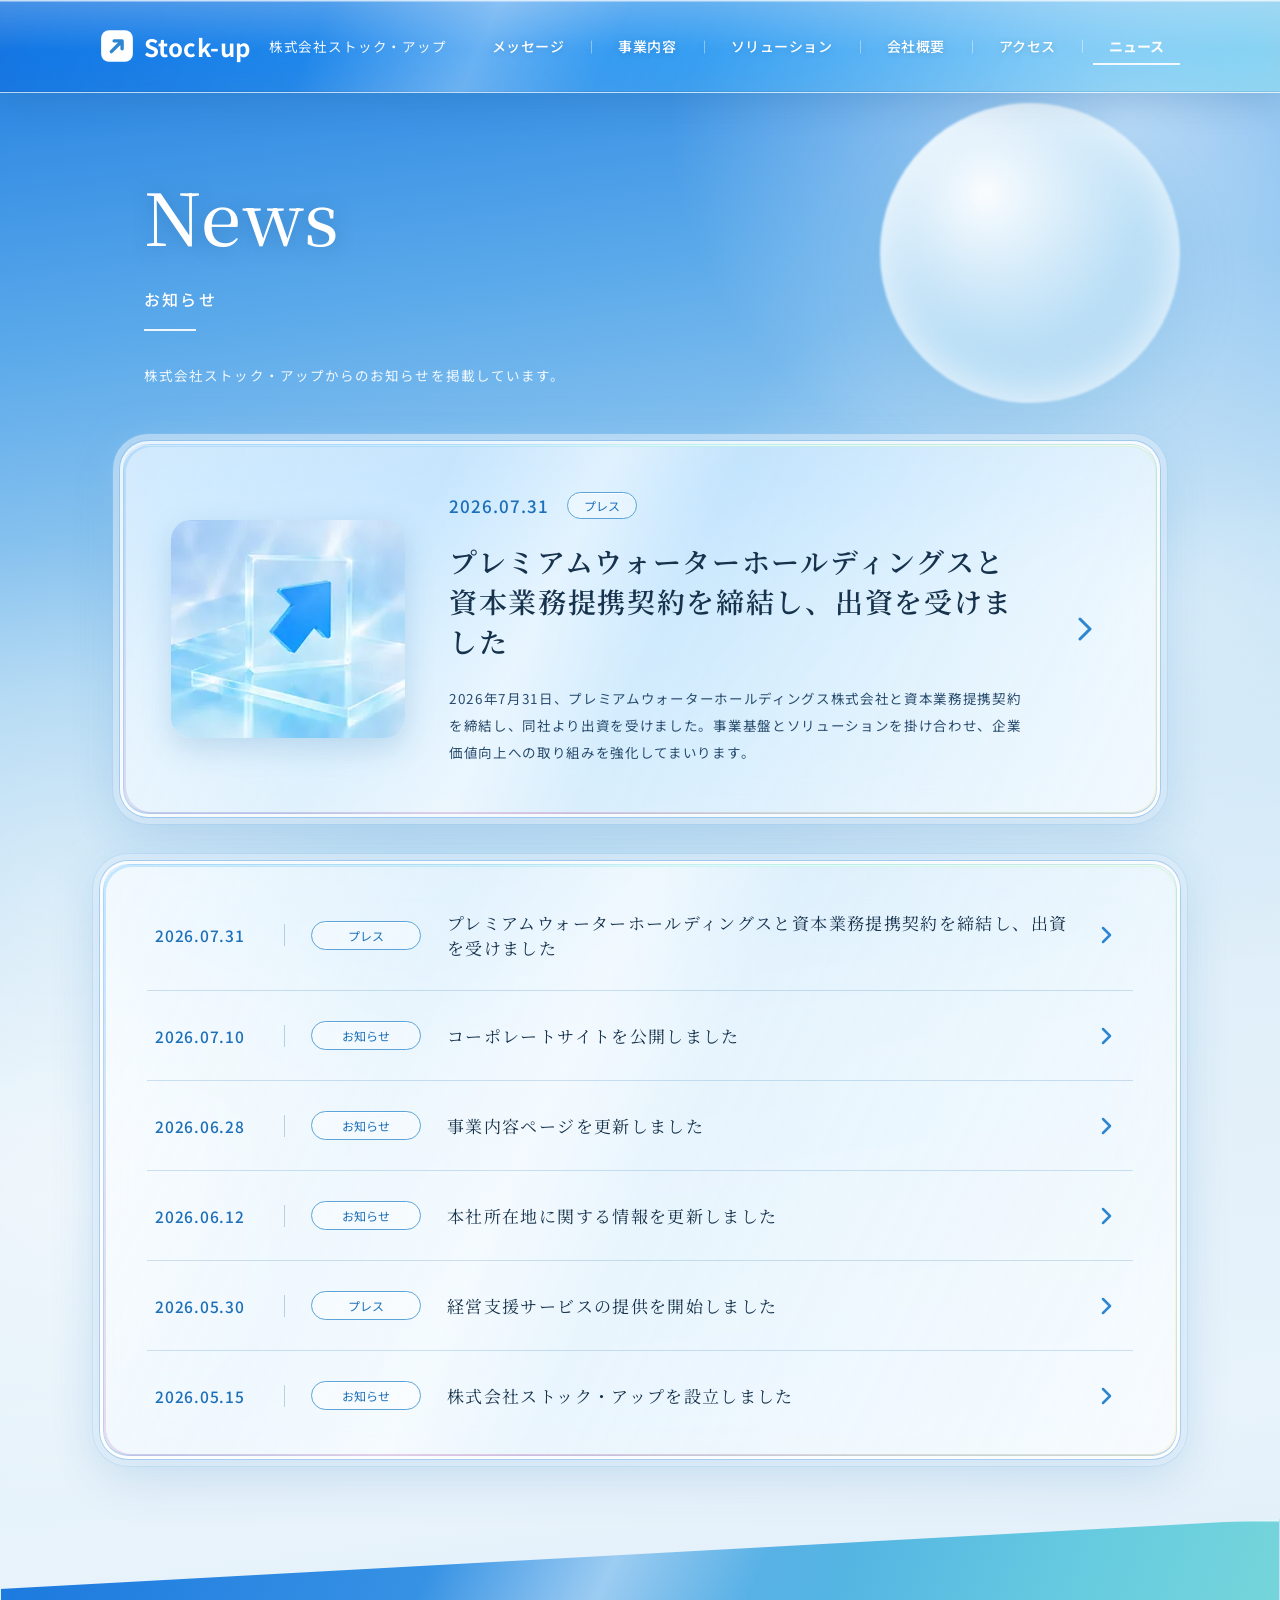
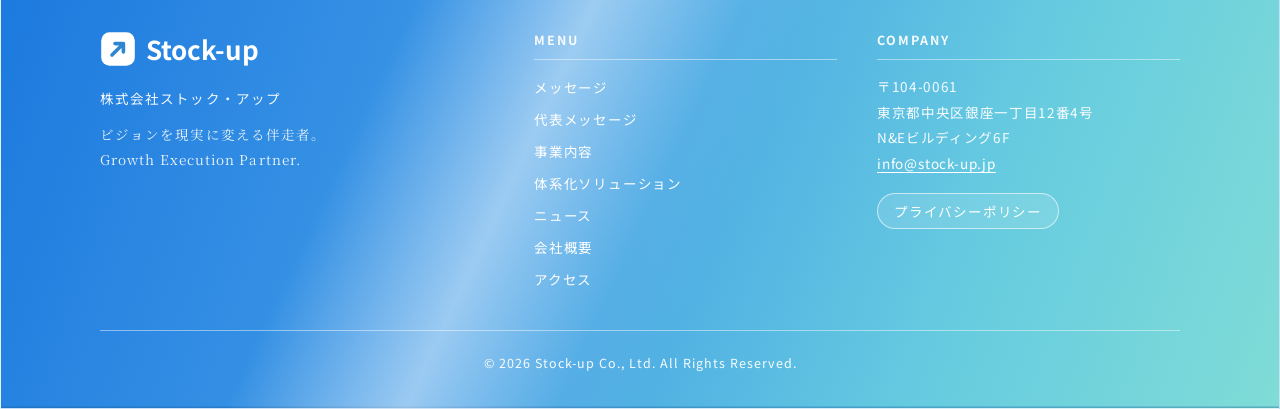
==== commit 19222e77: "Add loading screen, convert images to WebP Co-Authored-By: Claude Fable 5 <noreply@anthropic.com>" ====
--- a/news.html
+++ b/news.html
@@ -69,7 +69,7 @@
   <!-- ============================= 注目記事 -->
   <div class="featured">
     <a class="glass-card featured__card" href="news/2026-07-31.html">
-      <img class="featured__image" src="assets/news-thumb2.png" alt="資本業務提携のお知らせ">
+      <img class="featured__image" src="assets/news-thumb2.webp" alt="資本業務提携のお知らせ">
       <div>
         <div class="featured__meta">
           <span class="featured__date">2026.07.31</span>
--- a/css/style.css
+++ b/css/style.css
@@ -634,7 +634,7 @@
   width: 68%;
   max-width: 760px;
   aspect-ratio: 1 / 1;
-  background: url('../assets/hero-blocks-cut.png') center bottom / contain no-repeat;
+  background: url('../assets/hero-blocks-cut.webp') center bottom / contain no-repeat;
   filter: drop-shadow(0 18px 24px rgba(20, 70, 120, 0.22));
 }
 
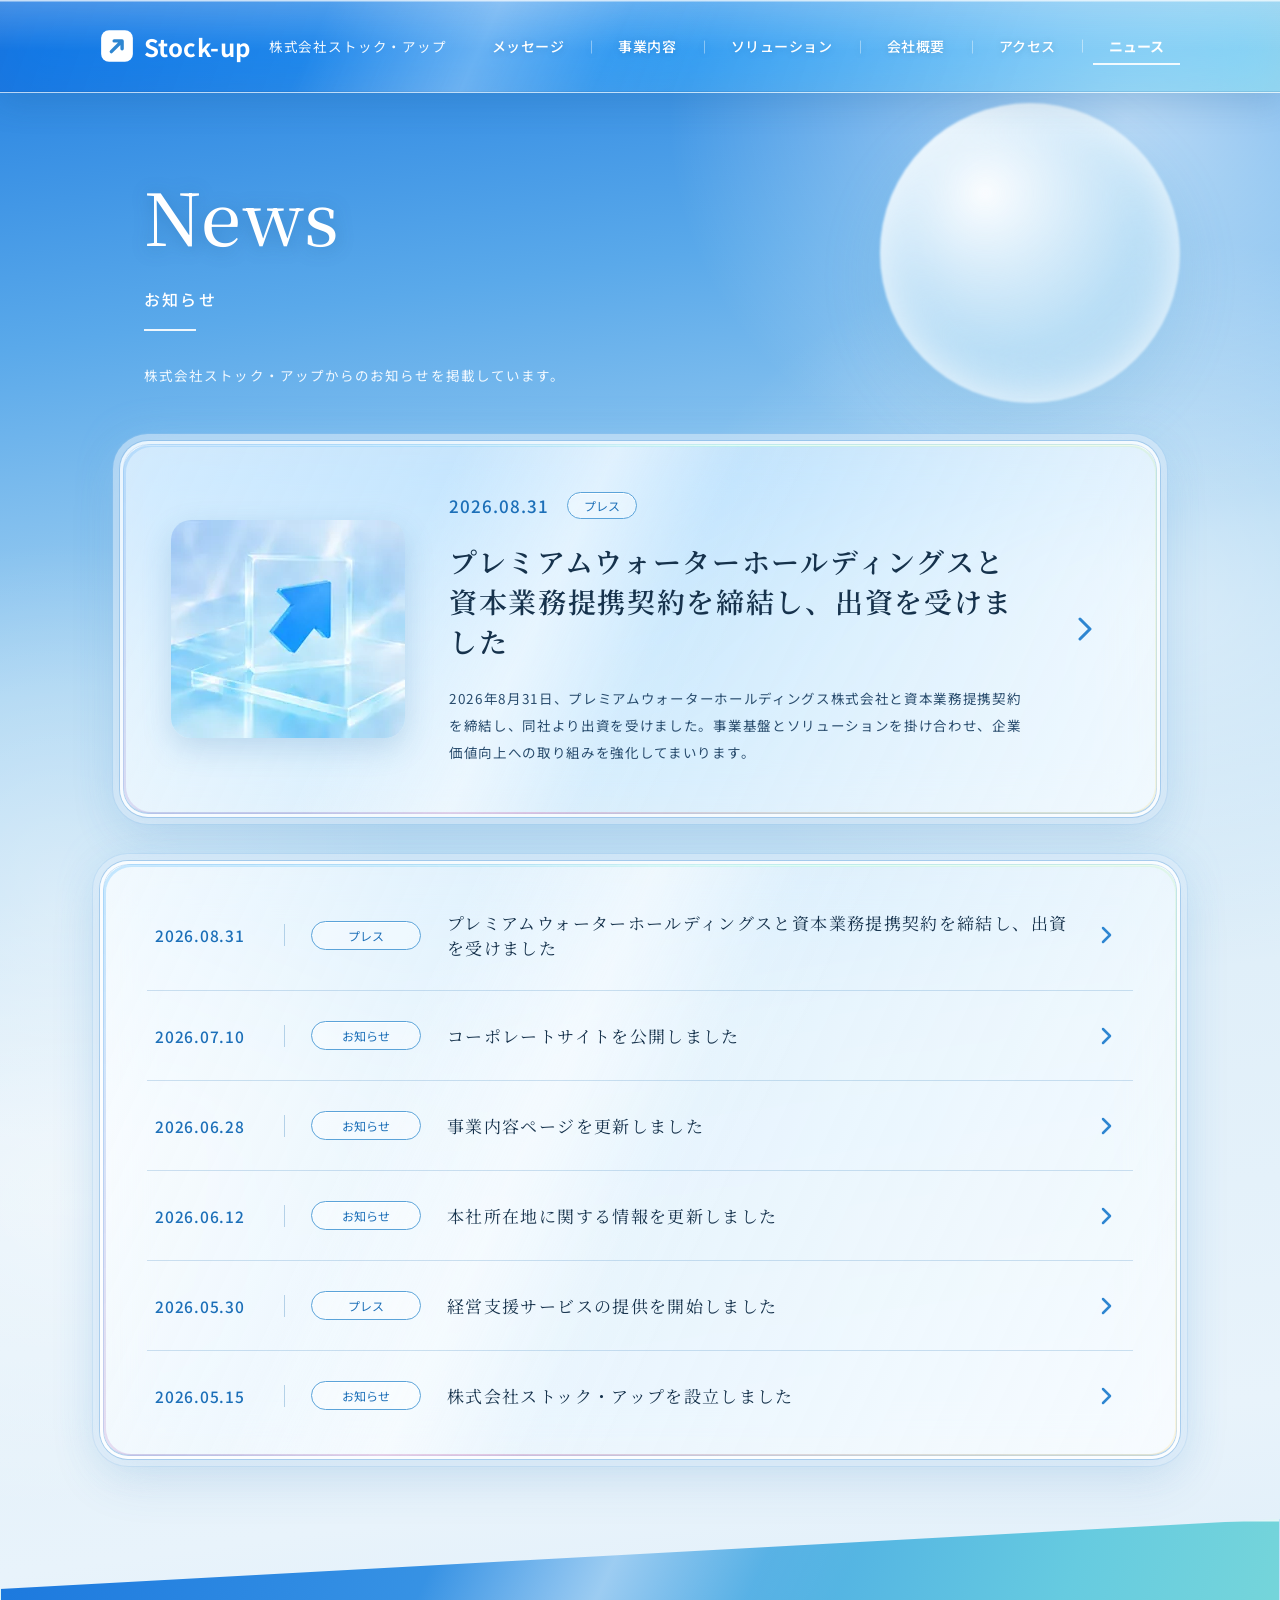
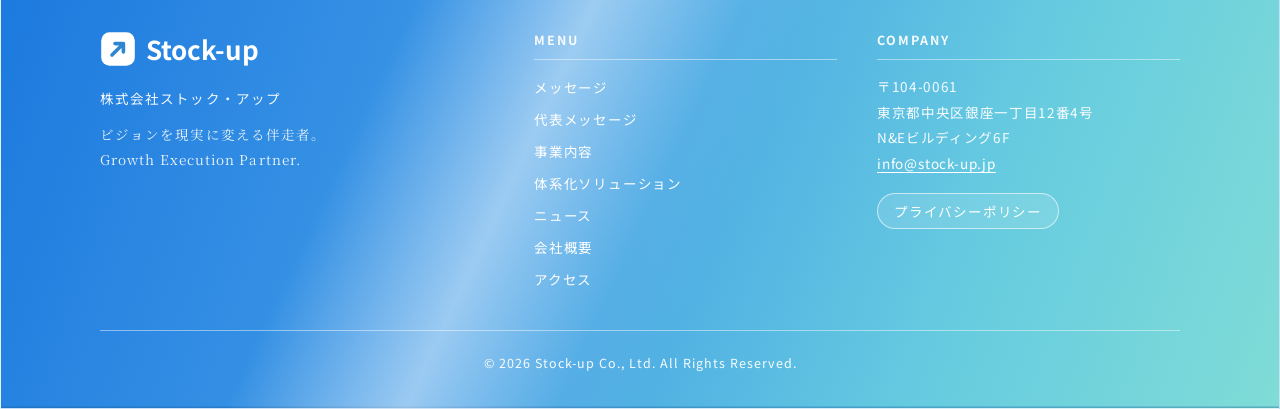
==== commit bc946706: "News: alliance date 8/31, link to Premium Water Holdings site Co-Authored-By: Claude Fable 5 <norepl" ====
--- a/news.html
+++ b/news.html
@@ -68,15 +68,15 @@
 
   <!-- ============================= 注目記事 -->
   <div class="featured">
-    <a class="glass-card featured__card" href="news/2026-07-31.html">
+    <a class="glass-card featured__card" href="news/2026-08-31.html">
       <img class="featured__image" src="assets/news-thumb2.webp" alt="資本業務提携のお知らせ">
       <div>
         <div class="featured__meta">
-          <span class="featured__date">2026.07.31</span>
+          <span class="featured__date">2026.08.31</span>
           <span class="tag">プレス</span>
         </div>
         <h2 class="featured__title">プレミアムウォーターホールディングスと資本業務提携契約を締結し、出資を受けました</h2>
-        <p class="featured__body">2026年7月31日、プレミアムウォーターホールディングス株式会社と資本業務提携契約を締結し、同社より出資を受けました。事業基盤とソリューションを掛け合わせ、企業価値向上への取り組みを強化してまいります。</p>
+        <p class="featured__body">2026年8月31日、プレミアムウォーターホールディングス株式会社と資本業務提携契約を締結し、同社より出資を受けました。事業基盤とソリューションを掛け合わせ、企業価値向上への取り組みを強化してまいります。</p>
       </div>
       <svg class="featured__arrow" width="16" height="26" viewBox="0 0 16 26" aria-hidden="true"><path d="M3 3 L13 13 L3 23" stroke="#2e86d1" stroke-width="3" stroke-linecap="round" stroke-linejoin="round" fill="none"></path></svg>
     </a>
@@ -84,8 +84,8 @@
 
   <!-- ============================= 記事一覧 -->
   <div class="glass-card news-list">
-    <a class="news-row" href="news/2026-07-31.html">
-      <span class="news-row__date">2026.07.31</span>
+    <a class="news-row" href="news/2026-08-31.html">
+      <span class="news-row__date">2026.08.31</span>
       <span class="tag news-row__tag">プレス</span>
       <span class="news-row__title">プレミアムウォーターホールディングスと資本業務提携契約を締結し、出資を受けました</span>
       <svg class="news-row__arrow" width="11" height="18" viewBox="0 0 11 18" aria-hidden="true"><path d="M2 2 L9 9 L2 16" stroke="#2e86d1" stroke-width="2.5" stroke-linecap="round" stroke-linejoin="round" fill="none"></path></svg>
--- a/css/style.css
+++ b/css/style.css
@@ -1765,3 +1765,68 @@
 @media (max-width: 520px) {
   .site-footer__grid { grid-template-columns: 1fr; }
 }
+
+/* --------------------------------------------------------------------------
+   12. モーション（スクロール連動 / ヒーロー登場 / パララックス）
+   -------------------------------------------------------------------------- */
+/* スクロールで画面に入ったら浮き上がる */
+.reveal {
+  opacity: 0;
+  transform: translateY(26px);
+  transition: opacity 0.8s cubic-bezier(0.22, 0.61, 0.36, 1), transform 0.8s cubic-bezier(0.22, 0.61, 0.36, 1);
+  transition-delay: var(--reveal-delay, 0ms);
+  will-change: opacity, transform;
+}
+
+.reveal.is-visible {
+  opacity: 1;
+  transform: none;
+}
+
+/* ヒーローの登場（ローディング後に順番に現れる） */
+.hero-card__title,
+.hero-card__en,
+.hero-card__lead,
+.hero-card__name,
+.scroll-hint {
+  opacity: 0;
+  transform: translateY(18px);
+  transition: opacity 0.9s cubic-bezier(0.22, 0.61, 0.36, 1), transform 0.9s cubic-bezier(0.22, 0.61, 0.36, 1);
+}
+
+.hero-card__image {
+  opacity: 0;
+  clip-path: inset(100% 0 0 0);
+  transition: opacity 0.6s ease, clip-path 1.4s cubic-bezier(0.22, 0.61, 0.36, 1);
+}
+
+body.is-ready .hero-card__title { opacity: 1; transform: none; transition-delay: 0.1s; }
+body.is-ready .hero-card__en    { opacity: 1; transform: none; transition-delay: 0.35s; }
+body.is-ready .hero-card__lead  { opacity: 1; transform: none; transition-delay: 0.5s; }
+body.is-ready .hero-card__name  { opacity: 1; transform: none; transition-delay: 0.65s; }
+body.is-ready .scroll-hint      { opacity: 1; transform: none; transition-delay: 1.4s; }
+body.is-ready .hero-card__image { opacity: 1; clip-path: inset(0 0 0 0); transition-delay: 0.3s; }
+
+/* パララックス / マウス追従用の内側ラッパー */
+.hero-card__image {
+  transform-style: preserve-3d;
+}
+
+.hero-card__image-inner {
+  position: absolute;
+  inset: 0;
+  background: inherit;
+  will-change: transform;
+  transition: transform 0.12s linear;
+}
+
+/* 動きを減らす設定：すべて即時表示 */
+@media (prefers-reduced-motion: reduce) {
+  .reveal,
+  .hero-card__title, .hero-card__en, .hero-card__lead, .hero-card__name, .scroll-hint, .hero-card__image {
+    opacity: 1 !important;
+    transform: none !important;
+    clip-path: none !important;
+    transition: none !important;
+  }
+}
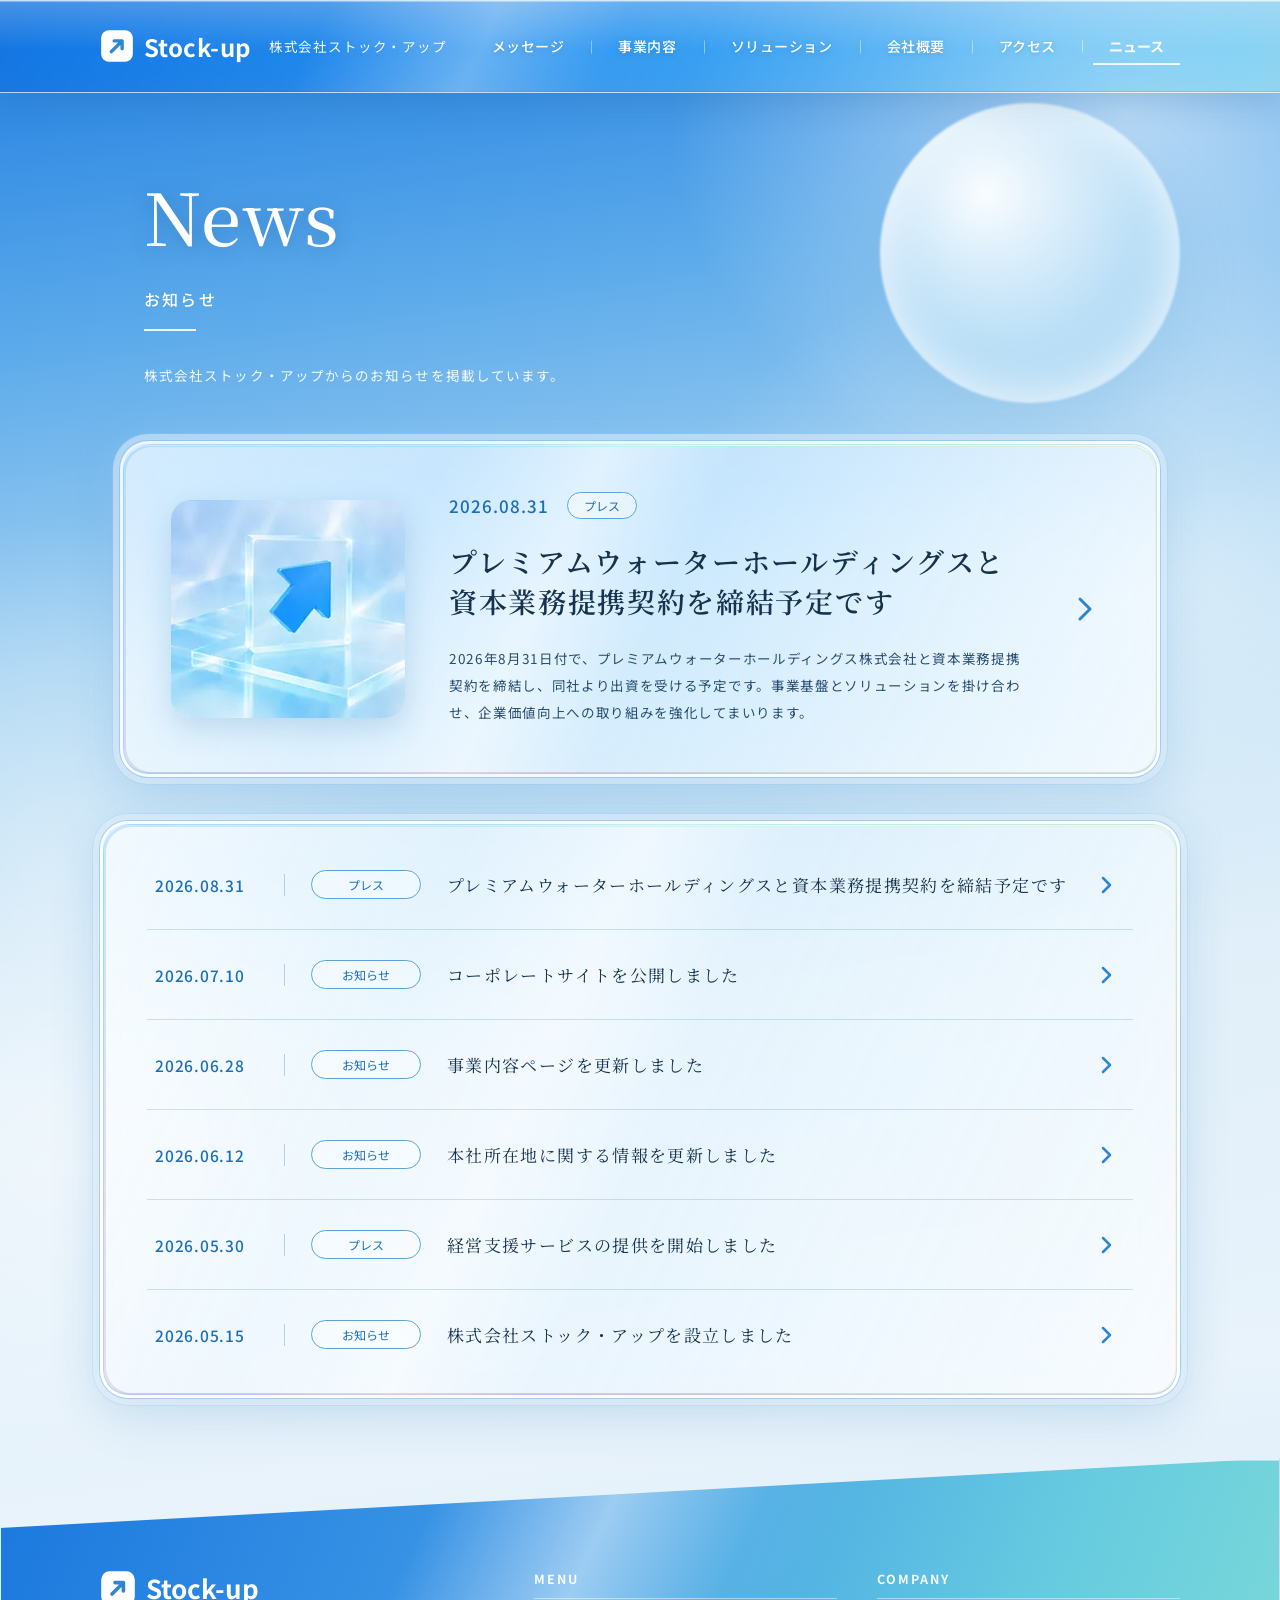
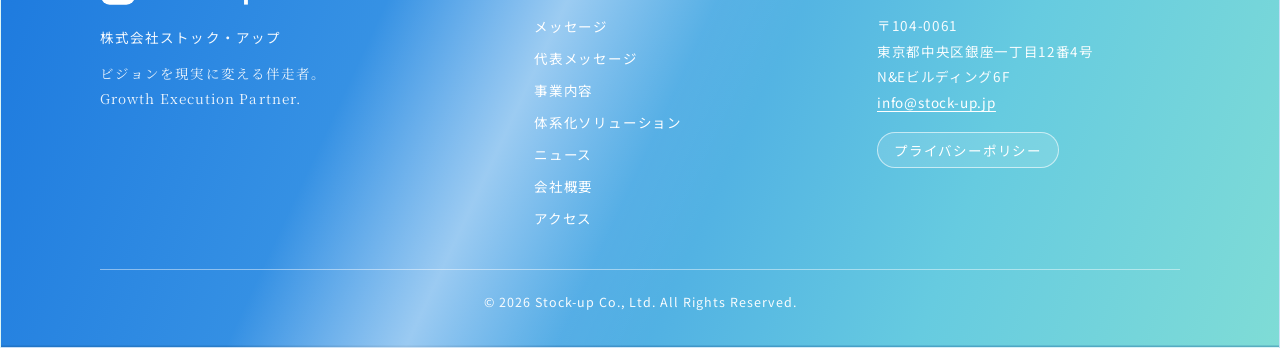
==== commit 46052a03: "News: alliance article wording to 'scheduled' (8/31) Co-Authored-By: Claude Fable 5 <noreply@anthrop" ====
--- a/news.html
+++ b/news.html
@@ -75,8 +75,8 @@
           <span class="featured__date">2026.08.31</span>
           <span class="tag">プレス</span>
         </div>
-        <h2 class="featured__title">プレミアムウォーターホールディングスと資本業務提携契約を締結し、出資を受けました</h2>
-        <p class="featured__body">2026年8月31日、プレミアムウォーターホールディングス株式会社と資本業務提携契約を締結し、同社より出資を受けました。事業基盤とソリューションを掛け合わせ、企業価値向上への取り組みを強化してまいります。</p>
+        <h2 class="featured__title">プレミアムウォーターホールディングスと資本業務提携契約を締結予定です</h2>
+        <p class="featured__body">2026年8月31日付で、プレミアムウォーターホールディングス株式会社と資本業務提携契約を締結し、同社より出資を受ける予定です。事業基盤とソリューションを掛け合わせ、企業価値向上への取り組みを強化してまいります。</p>
       </div>
       <svg class="featured__arrow" width="16" height="26" viewBox="0 0 16 26" aria-hidden="true"><path d="M3 3 L13 13 L3 23" stroke="#2e86d1" stroke-width="3" stroke-linecap="round" stroke-linejoin="round" fill="none"></path></svg>
     </a>
@@ -87,7 +87,7 @@
     <a class="news-row" href="news/2026-08-31.html">
       <span class="news-row__date">2026.08.31</span>
       <span class="tag news-row__tag">プレス</span>
-      <span class="news-row__title">プレミアムウォーターホールディングスと資本業務提携契約を締結し、出資を受けました</span>
+      <span class="news-row__title">プレミアムウォーターホールディングスと資本業務提携契約を締結予定です</span>
       <svg class="news-row__arrow" width="11" height="18" viewBox="0 0 11 18" aria-hidden="true"><path d="M2 2 L9 9 L2 16" stroke="#2e86d1" stroke-width="2.5" stroke-linecap="round" stroke-linejoin="round" fill="none"></path></svg>
     </a>
     <a class="news-row" href="news/2026-07-10.html">
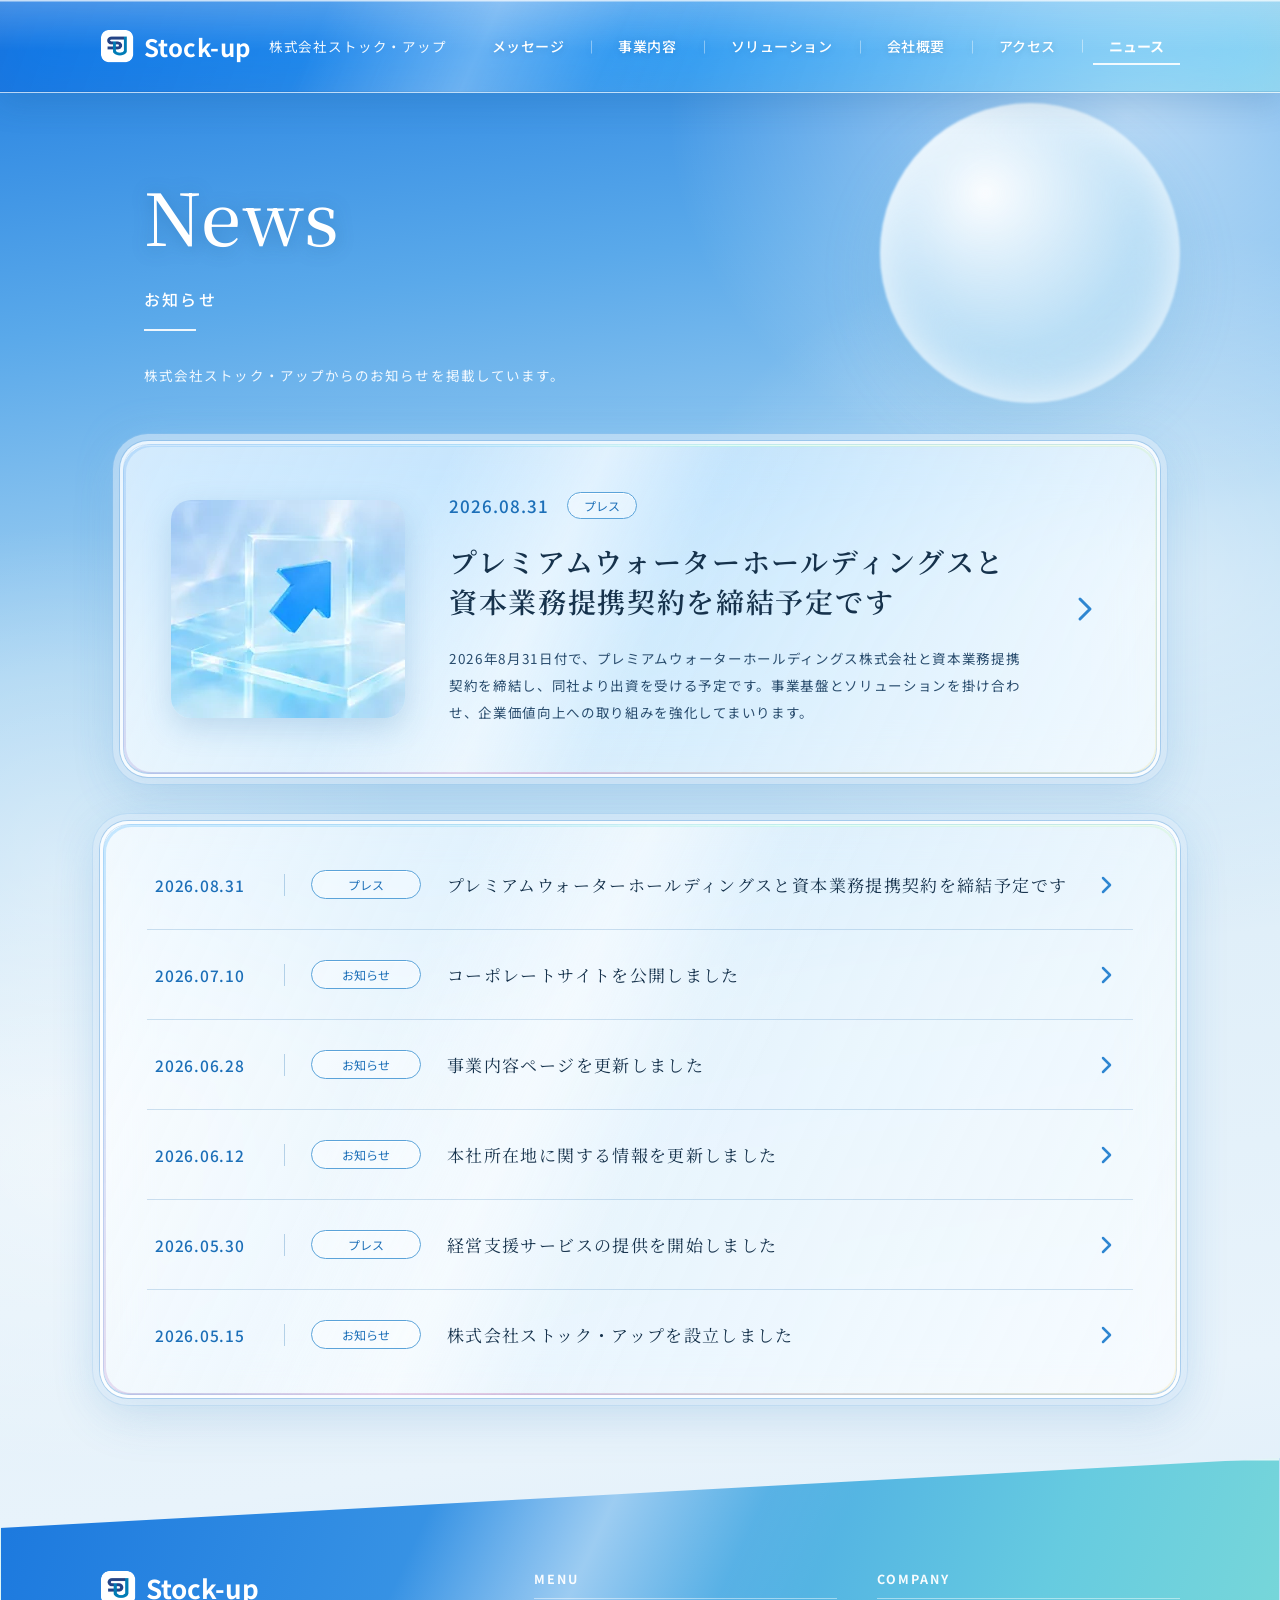
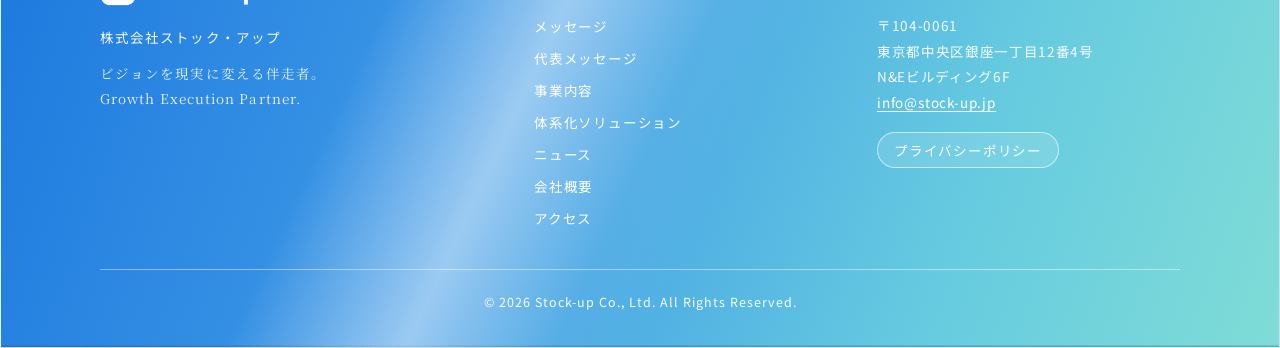
==== commit ded617d2: "Replace placeholder mark with official logo tile across site (header, loader, footer) Co-Authored-By" ====
--- a/news.html
+++ b/news.html
@@ -3,9 +3,22 @@
 <head>
 <meta charset="utf-8">
 <meta name="viewport" content="width=device-width, initial-scale=1">
-<meta name="robots" content="noindex, nofollow">
 <title>ニュース | 株式会社ストック・アップ</title>
 <meta name="description" content="株式会社ストック・アップからのお知らせ・プレスリリースを掲載しています。">
+<link rel="canonical" href="https://stock-up.site/news.html">
+<meta property="og:title" content="ニュース | 株式会社ストック・アップ">
+<meta property="og:description" content="株式会社ストック・アップからのお知らせ・プレスリリースを掲載しています。">
+<meta property="og:type" content="website">
+<meta property="og:url" content="https://stock-up.site/news.html">
+<meta property="og:site_name" content="株式会社ストック・アップ">
+<meta property="og:locale" content="ja_JP">
+<meta property="og:image" content="https://stock-up.site/assets/og.jpg">
+<meta property="og:image:width" content="1200">
+<meta property="og:image:height" content="630">
+<meta name="twitter:card" content="summary_large_image">
+<link rel="icon" type="image/png" sizes="32x32" href="/assets/favicon-32.png">
+<link rel="icon" type="image/png" sizes="192x192" href="/assets/favicon-192.png">
+<link rel="apple-touch-icon" href="/assets/apple-touch-icon.png">
 <link rel="preconnect" href="https://fonts.googleapis.com">
 <link rel="preconnect" href="https://fonts.gstatic.com" crossorigin>
 <link href="https://fonts.googleapis.com/css2?family=Noto+Serif+JP:wght@400;500;600&amp;family=Noto+Sans+JP:wght@400;500;700&amp;display=swap" rel="stylesheet">
@@ -20,7 +33,7 @@
   <header class="site-header">
     <div class="site-header__inner">
       <a class="logo" href="index.html">
-        <svg width="30" height="30" viewBox="0 0 30 30" aria-hidden="true"><rect x="1" y="1" width="28" height="28" rx="7" fill="#ffffff"></rect><path d="M10 20 L19 11 M12.5 10.5 L19.5 10.5 L19.5 17.5" stroke="#2e86d1" stroke-width="3" stroke-linecap="round" stroke-linejoin="round" fill="none"></path></svg>
+        <img src="/assets/logo-tile.png" width="30" height="30" alt="株式会社ストック・アップ ロゴ">
         <span class="logo__name">Stock-up</span>
       </a>
       <span class="header__sub">株式会社ストック・アップ</span>
@@ -127,7 +140,7 @@
     <div class="site-footer__grid">
       <div class="site-footer__brand">
         <a class="site-footer__logo" href="index.html">
-          <svg width="30" height="30" viewBox="0 0 30 30" aria-hidden="true"><rect x="1" y="1" width="28" height="28" rx="7" fill="#ffffff"></rect><path d="M10 20 L19 11 M12.5 10.5 L19.5 10.5 L19.5 17.5" stroke="#2e86d1" stroke-width="3" stroke-linecap="round" stroke-linejoin="round" fill="none"></path></svg>
+          <img src="/assets/logo-tile.png" width="30" height="30" alt="株式会社ストック・アップ ロゴ">
           <span class="site-footer__logo-name">Stock-up</span>
         </a>
         <p class="site-footer__company">株式会社ストック・アップ</p>
--- a/css/style.css
+++ b/css/style.css
@@ -289,7 +289,7 @@
   color: var(--color-white);
 }
 
-.logo svg {
+.logo svg, .logo img {
   width: 34px;
   height: 34px;
 }
@@ -497,6 +497,10 @@
 .hero-zone > * {
   position: relative;
   z-index: 1;
+}
+
+.hero-zone > .site-header {
+  z-index: 5;
 }
 
 .hero-zone__glow {
@@ -627,6 +631,7 @@
 }
 
 .hero-card__image {
+  pointer-events: none; /* 透明部分がヘッダー等のクリックを奪わないように */
   position: absolute;
   right: -3%;
   bottom: -70px;
@@ -1553,7 +1558,7 @@
   opacity: 0.85;
 }
 
-.site-footer__logo svg {
+.site-footer__logo svg, .site-footer__logo img {
   width: 36px;
   height: 36px;
 }
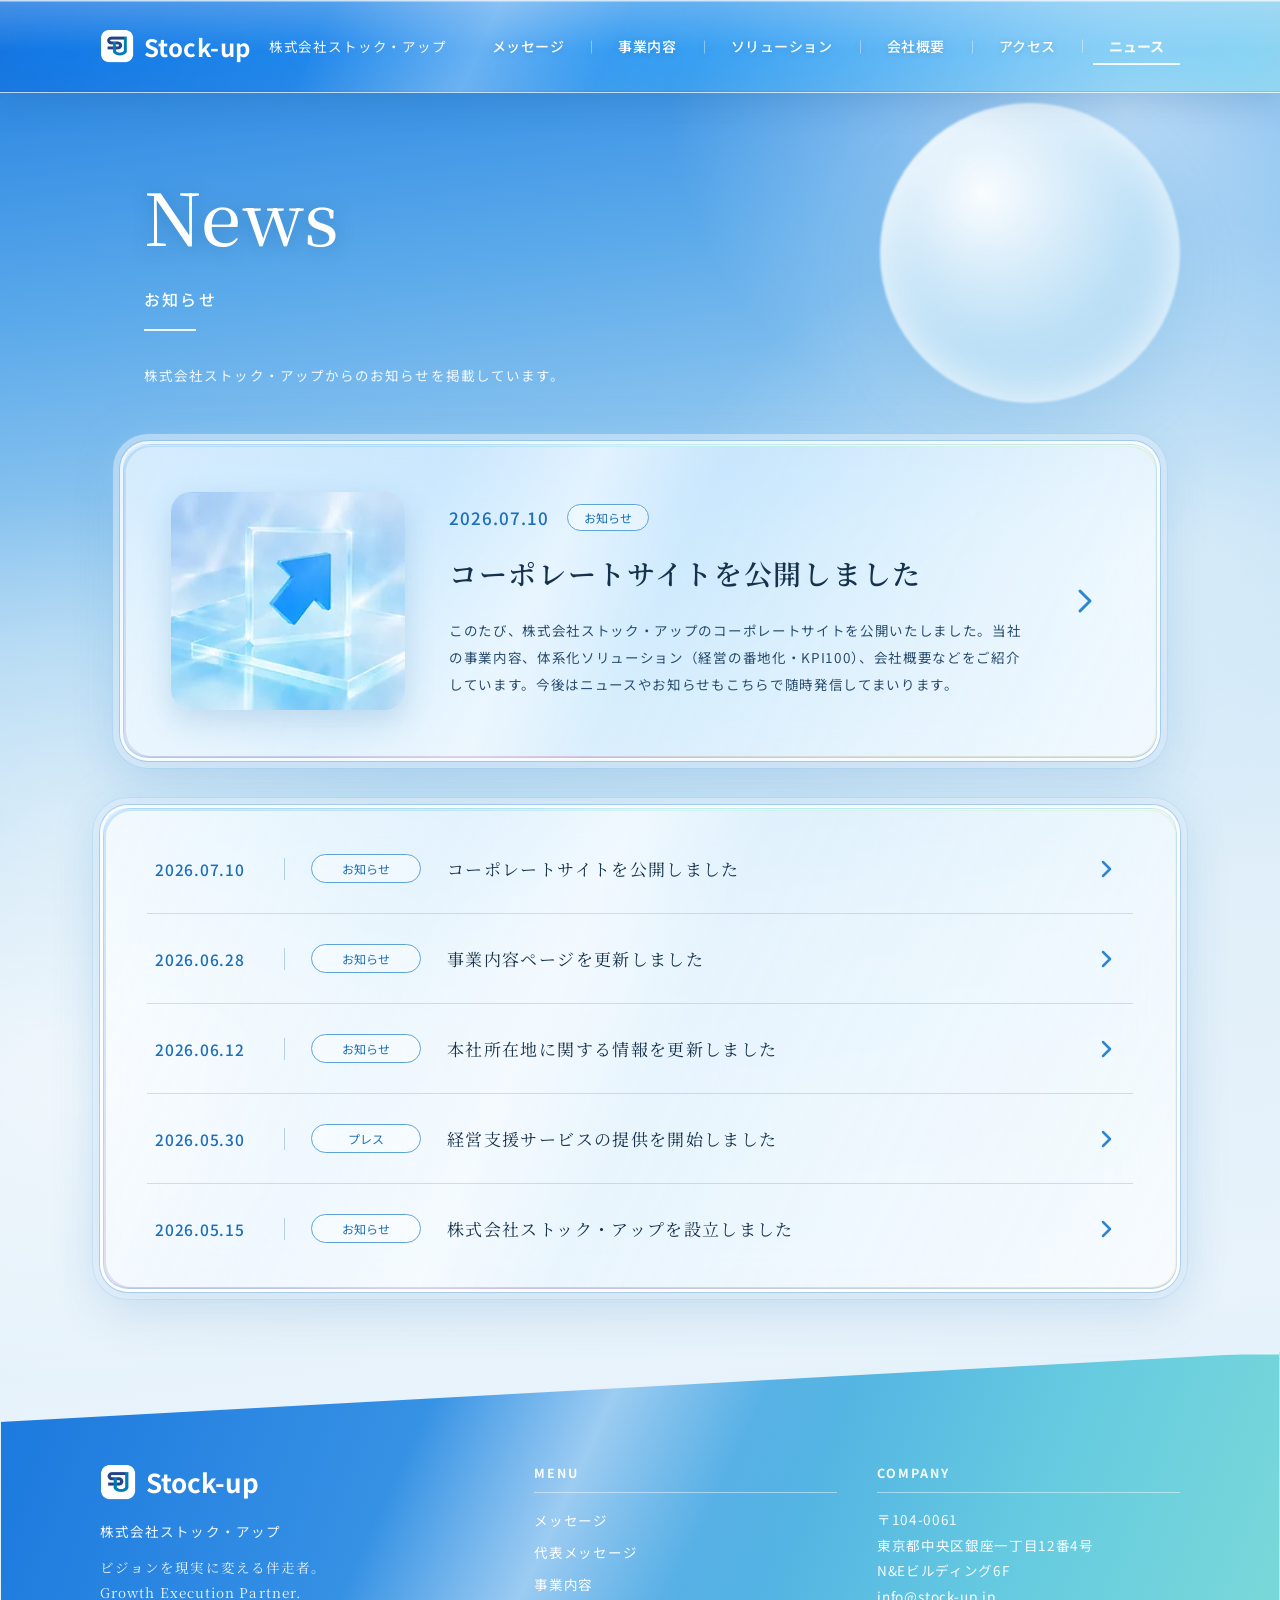
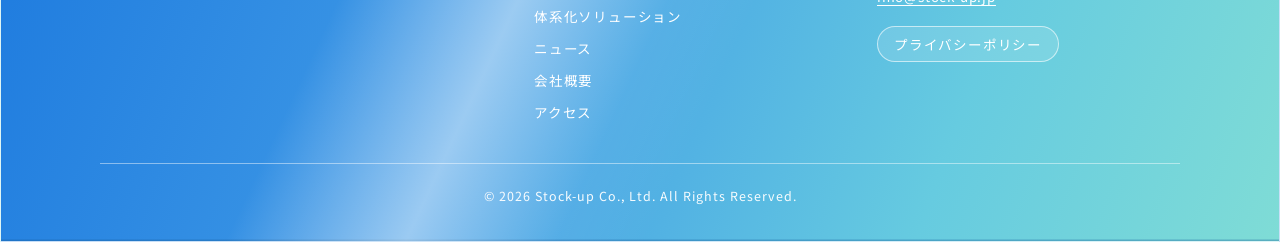
==== commit a8f71610: "News: remove 8/31 alliance article per client request - Delete news/2026-08-31.html and all links to" ====
--- a/news.html
+++ b/news.html
@@ -81,15 +81,15 @@
 
   <!-- ============================= 注目記事 -->
   <div class="featured">
-    <a class="glass-card featured__card" href="news/2026-08-31.html">
-      <img class="featured__image" src="assets/news-thumb2.webp" alt="資本業務提携のお知らせ">
+    <a class="glass-card featured__card" href="news/2026-07-10.html">
+      <img class="featured__image" src="assets/news-thumb2.webp" alt="コーポレートサイト公開のお知らせ">
       <div>
         <div class="featured__meta">
-          <span class="featured__date">2026.08.31</span>
-          <span class="tag">プレス</span>
+          <span class="featured__date">2026.07.10</span>
+          <span class="tag">お知らせ</span>
         </div>
-        <h2 class="featured__title">プレミアムウォーターホールディングスと資本業務提携契約を締結予定です</h2>
-        <p class="featured__body">2026年8月31日付で、プレミアムウォーターホールディングス株式会社と資本業務提携契約を締結し、同社より出資を受ける予定です。事業基盤とソリューションを掛け合わせ、企業価値向上への取り組みを強化してまいります。</p>
+        <h2 class="featured__title">コーポレートサイトを公開しました</h2>
+        <p class="featured__body">このたび、株式会社ストック・アップのコーポレートサイトを公開いたしました。当社の事業内容、体系化ソリューション（経営の番地化・KPI100）、会社概要などをご紹介しています。今後はニュースやお知らせもこちらで随時発信してまいります。</p>
       </div>
       <svg class="featured__arrow" width="16" height="26" viewBox="0 0 16 26" aria-hidden="true"><path d="M3 3 L13 13 L3 23" stroke="#2e86d1" stroke-width="3" stroke-linecap="round" stroke-linejoin="round" fill="none"></path></svg>
     </a>
@@ -97,12 +97,6 @@
 
   <!-- ============================= 記事一覧 -->
   <div class="glass-card news-list">
-    <a class="news-row" href="news/2026-08-31.html">
-      <span class="news-row__date">2026.08.31</span>
-      <span class="tag news-row__tag">プレス</span>
-      <span class="news-row__title">プレミアムウォーターホールディングスと資本業務提携契約を締結予定です</span>
-      <svg class="news-row__arrow" width="11" height="18" viewBox="0 0 11 18" aria-hidden="true"><path d="M2 2 L9 9 L2 16" stroke="#2e86d1" stroke-width="2.5" stroke-linecap="round" stroke-linejoin="round" fill="none"></path></svg>
-    </a>
     <a class="news-row" href="news/2026-07-10.html">
       <span class="news-row__date">2026.07.10</span>
       <span class="tag news-row__tag">お知らせ</span>
